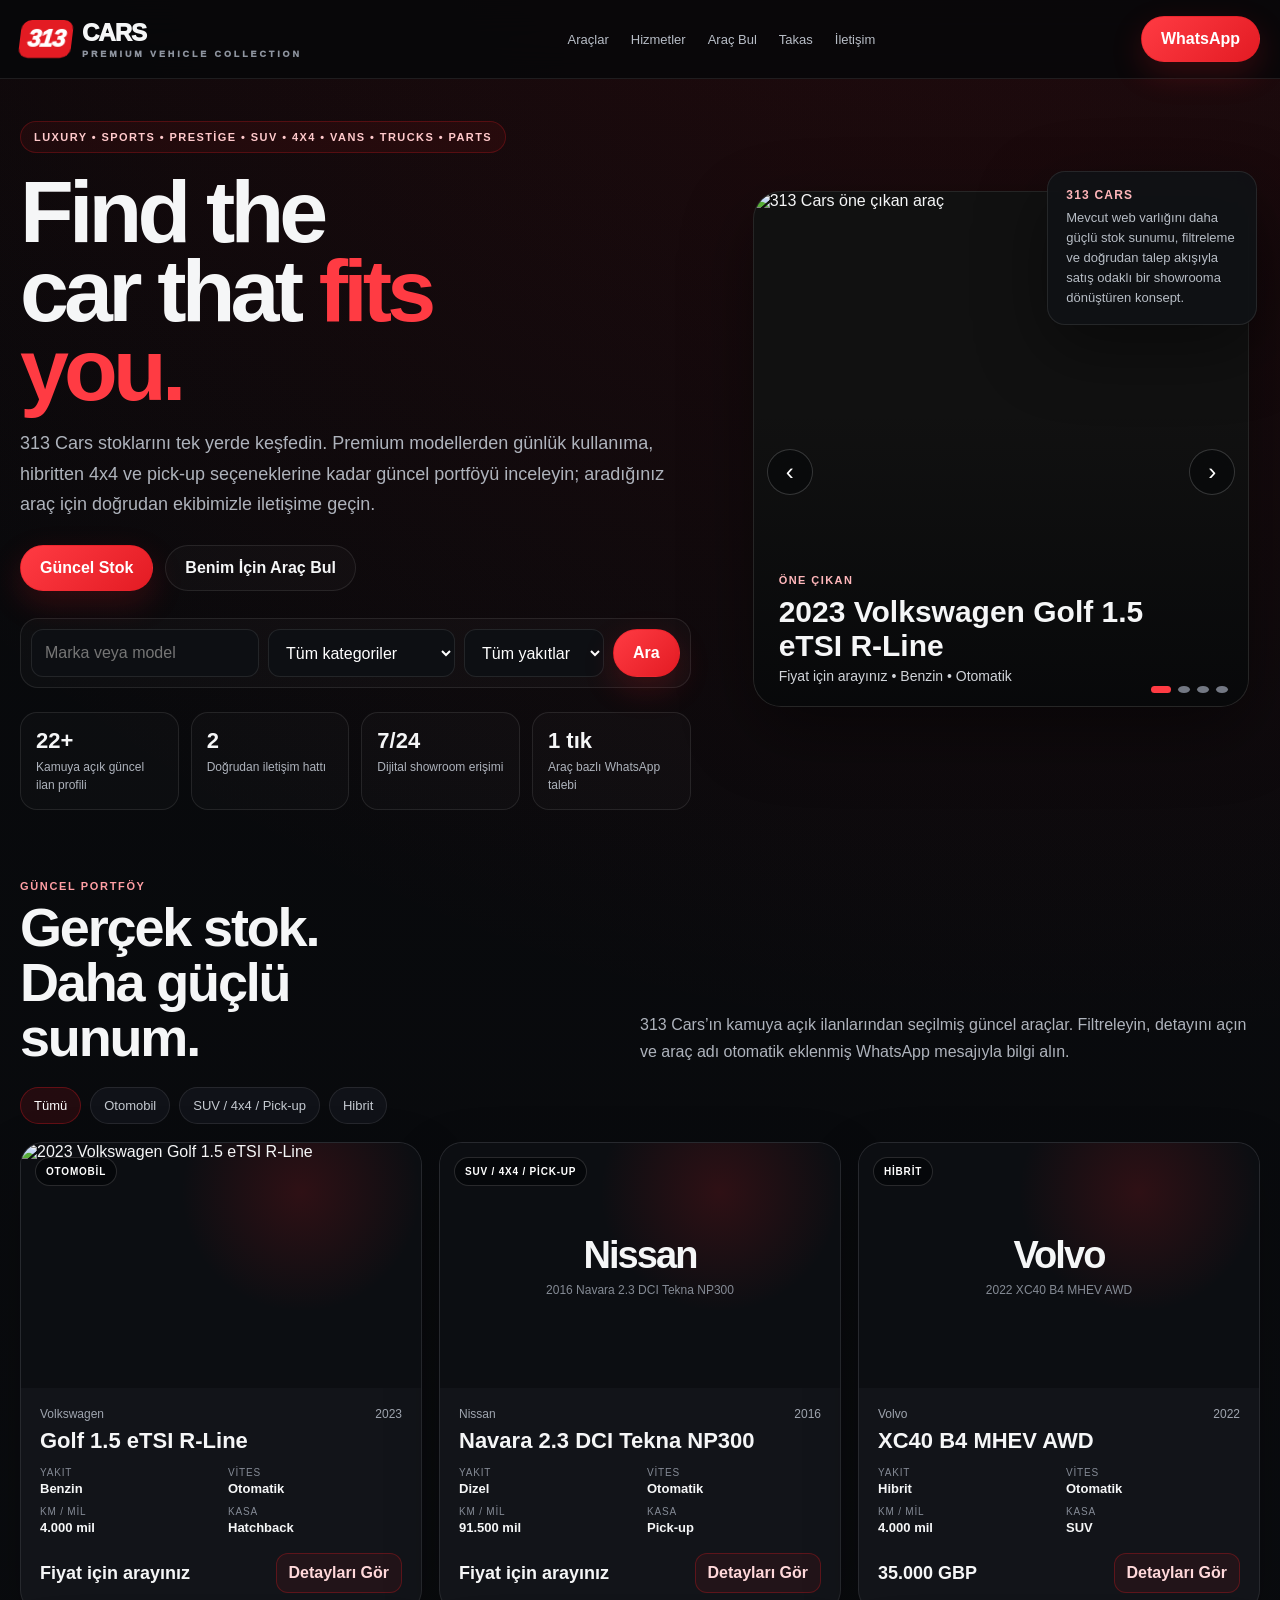
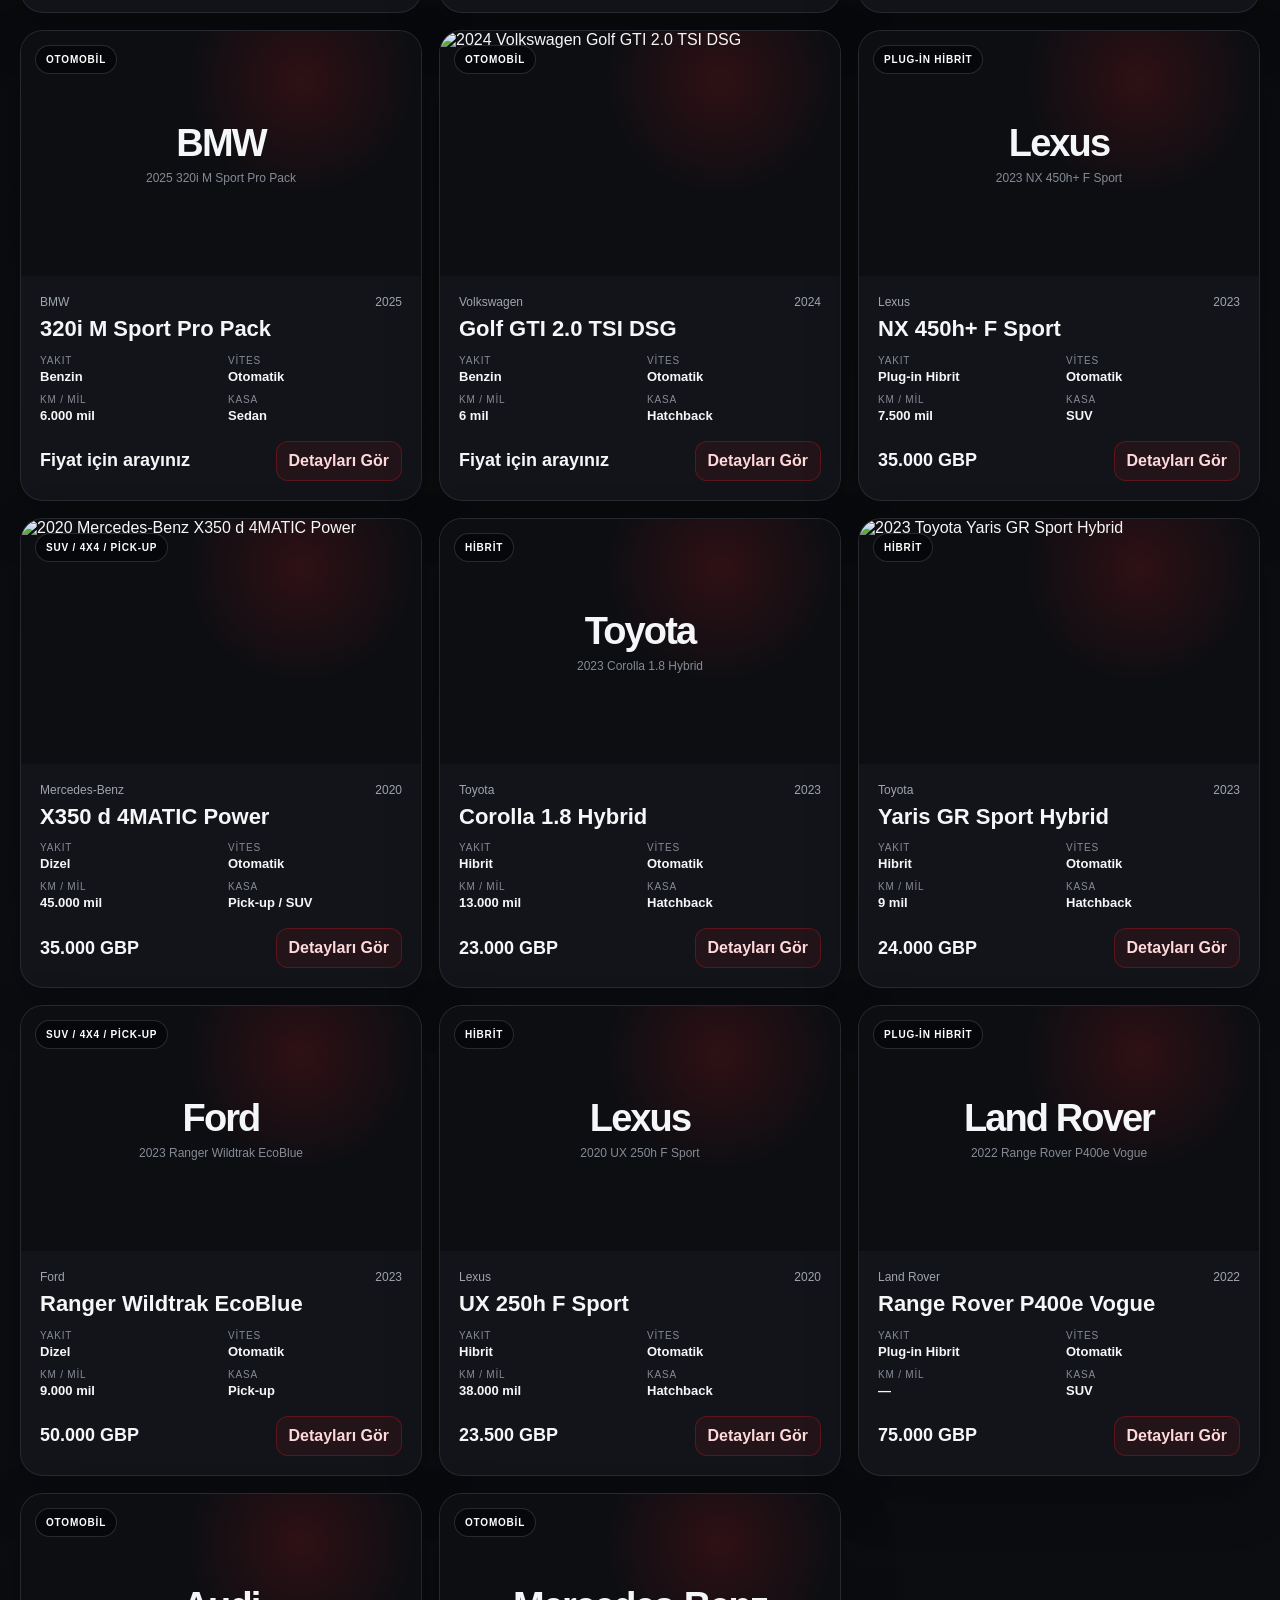
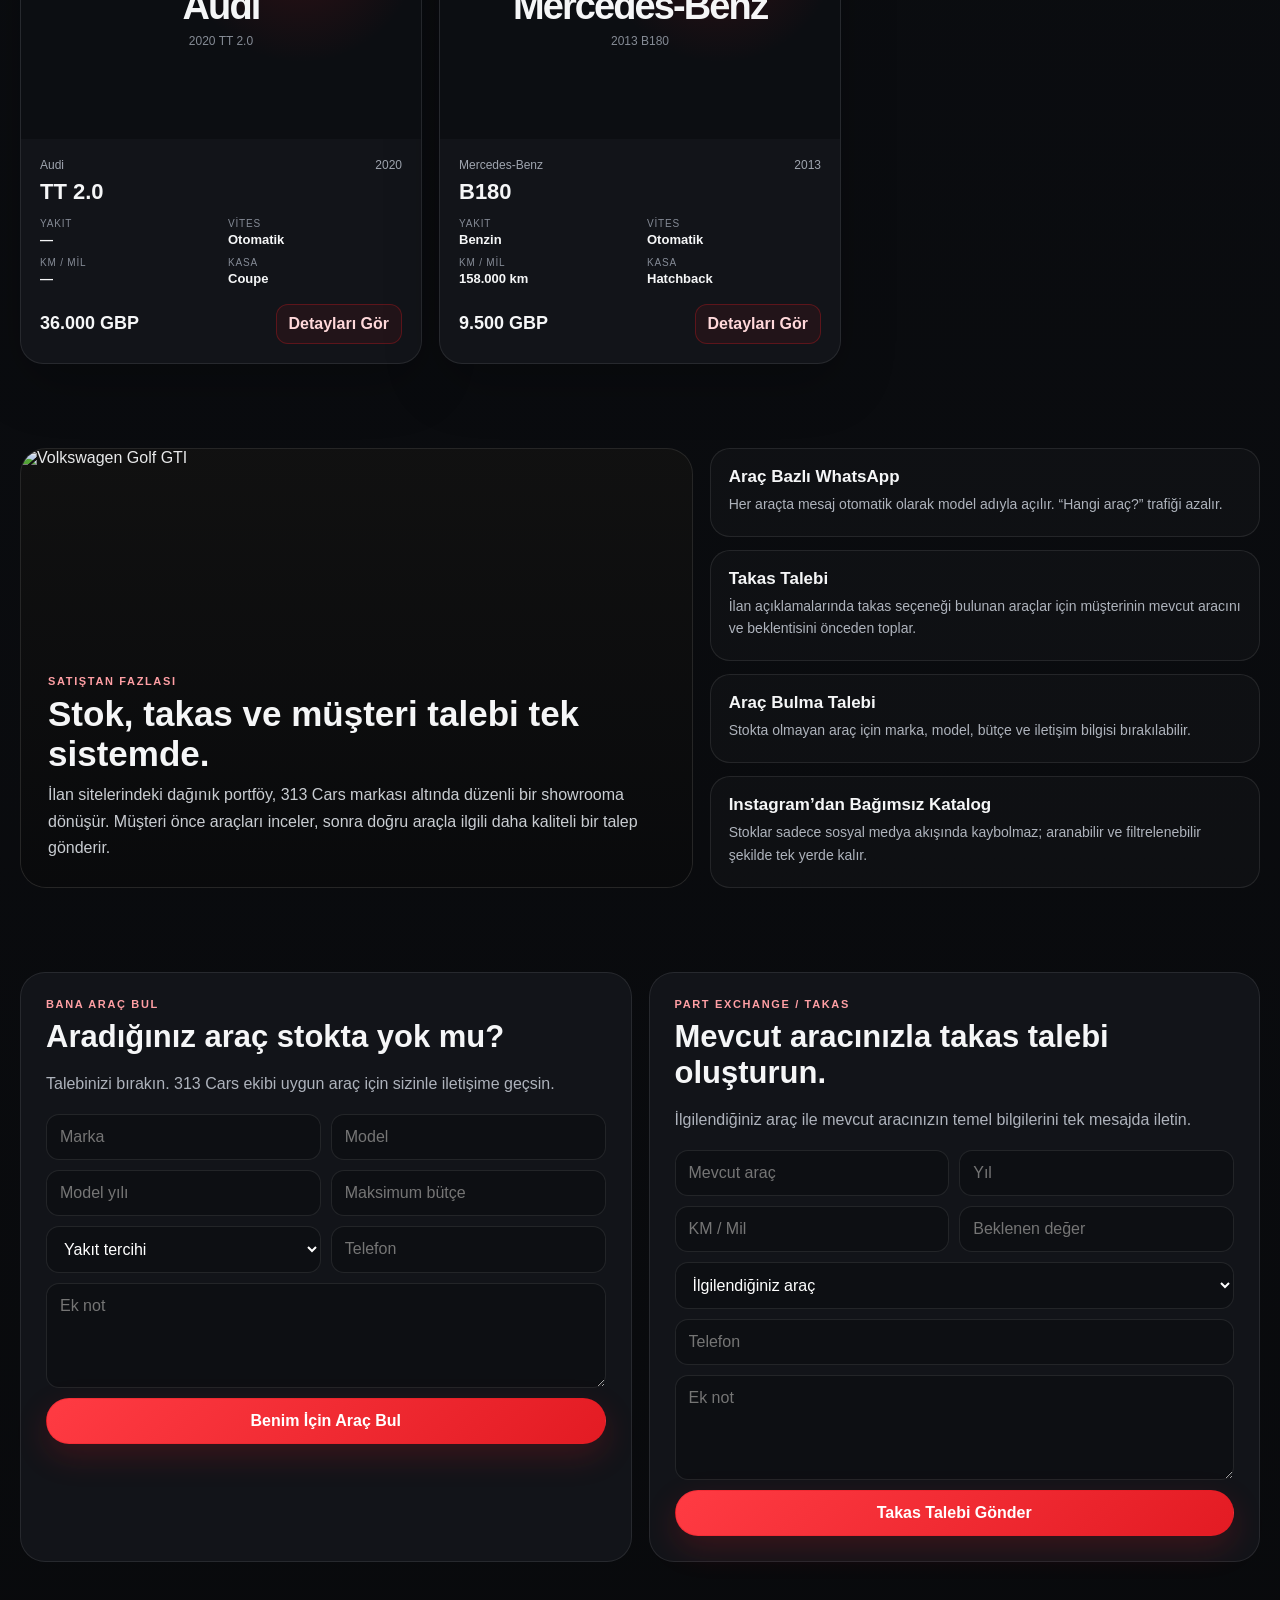
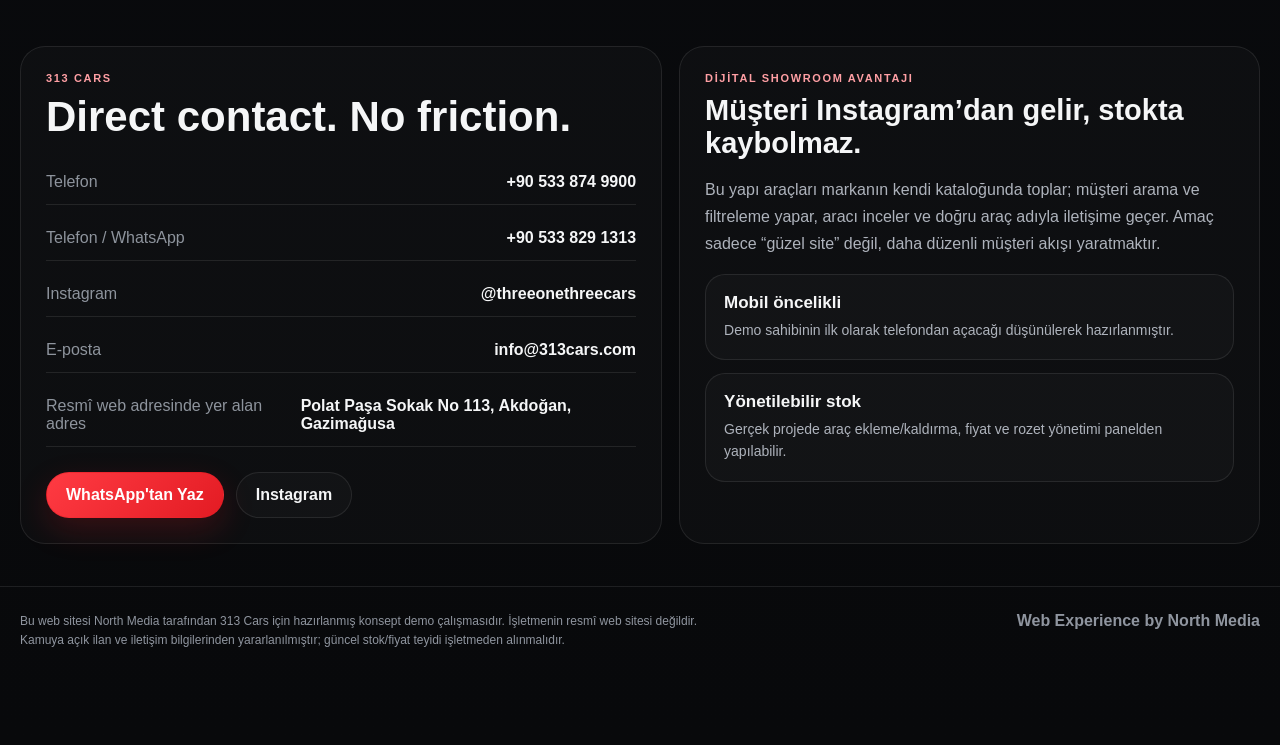
==== 313cars/index.html @ 494a5a0f "Add 313 Cars premium showroom demo" ====
<!doctype html>
<html lang="tr">
<head>
<meta charset="utf-8">
<meta name="viewport" content="width=device-width,initial-scale=1">
<title>313 Cars | Premium Vehicle Collection</title>
<meta name="description" content="313 Cars için North Media tarafından hazırlanmış konsept dijital showroom demosu.">
<meta property="og:title" content="313 Cars | Premium Vehicle Collection">
<meta property="og:description" content="Luxury, Sports, Prestige, SUV, 4x4, Vans, Trucks & Parts.">
<style>
:root{--bg:#08090b;--bg2:#101216;--panel:#121419;--panel2:#181b21;--line:rgba(255,255,255,.09);--text:#f5f6f7;--muted:#aeb3bc;--red:#e31b23;--red2:#ff3b43;--soft:#f1f2f4;--max:min(1240px,calc(100vw - 30px));--shadow:0 24px 70px rgba(0,0,0,.42)}
*{box-sizing:border-box}html{scroll-behavior:smooth}body{margin:0;background:radial-gradient(circle at 82% -10%,rgba(227,27,35,.16),transparent 26%),linear-gradient(180deg,#07080a,#0b0d11 46%,#08090b);color:var(--text);font-family:Inter,Arial,sans-serif}a{color:inherit;text-decoration:none}button,input,select,textarea{font:inherit}.wrap{width:var(--max);margin:auto}.nav{position:sticky;top:0;z-index:60;background:rgba(7,8,10,.84);backdrop-filter:blur(18px);border-bottom:1px solid var(--line)}.navin{height:78px;display:flex;align-items:center;justify-content:space-between;gap:20px}.logo{display:flex;align-items:center;gap:10px;font-weight:950;font-size:24px;letter-spacing:-.04em}.logo313{display:inline-grid;place-items:center;width:52px;height:38px;border-radius:10px;background:var(--red);color:white;transform:skew(-7deg);font-style:italic}.logo small{display:block;color:#8e949f;font-size:9px;letter-spacing:.32em;margin-top:2px}.links{display:flex;gap:22px;color:#b8bdc6;font-size:13px}.links a:hover{color:white}.btn{display:inline-flex;align-items:center;justify-content:center;min-height:46px;padding:0 19px;border-radius:999px;border:1px solid rgba(227,27,35,.35);background:linear-gradient(135deg,var(--red2),var(--red));color:#fff;font-weight:800;cursor:pointer;box-shadow:0 12px 32px rgba(227,27,35,.2)}.ghost{display:inline-flex;align-items:center;justify-content:center;min-height:46px;padding:0 19px;border-radius:999px;border:1px solid var(--line);background:rgba(255,255,255,.025);font-weight:750}.hero{padding:42px 0 28px}.heroGrid{display:grid;grid-template-columns:1.02fr .98fr;gap:34px;align-items:center}.ey{display:inline-flex;align-items:center;gap:9px;padding:9px 13px;border-radius:999px;border:1px solid rgba(227,27,35,.26);background:rgba(227,27,35,.08);color:#ffc9cb;font-size:11px;font-weight:850;letter-spacing:.13em;text-transform:uppercase}.hero h1{font-size:clamp(47px,7vw,88px);line-height:.9;letter-spacing:-.055em;margin:19px 0 17px;max-width:9ch}.hero h1 span{color:var(--red2)}.lead{max-width:720px;color:var(--muted);font-size:18px;line-height:1.72}.actions{display:flex;gap:12px;flex-wrap:wrap;margin-top:25px}.heroSearch{margin-top:27px;display:grid;grid-template-columns:1.3fr 1fr 1fr auto;gap:9px;padding:10px;border:1px solid var(--line);background:rgba(255,255,255,.025);border-radius:18px}.heroSearch input,.heroSearch select{height:48px;border:1px solid var(--line);border-radius:12px;background:#0d0f13;color:#fff;padding:0 13px;outline:none}.visual{min-height:590px;position:relative}.mainVisual{position:absolute;inset:20px 0 54px 28px;border-radius:28px;overflow:hidden;border:1px solid var(--line);box-shadow:var(--shadow);background:#111}.mainVisual img{width:100%;height:100%;object-fit:cover;transition:.35s ease}.mainVisual:after{content:"";position:absolute;inset:0;background:linear-gradient(180deg,transparent 42%,rgba(5,6,8,.78))}.vinfo{position:absolute;z-index:3;left:25px;bottom:22px;right:90px}.vinfo .tag{display:inline-block;color:#ffb7bb;font-size:11px;font-weight:850;letter-spacing:.13em;text-transform:uppercase}.vinfo h3{margin:7px 0 5px;font-size:30px}.vinfo p{margin:0;color:#d1d4d9;font-size:14px}.arrow{position:absolute;z-index:4;top:50%;width:46px;height:46px;border-radius:50%;border:1px solid rgba(255,255,255,.18);background:rgba(8,9,11,.68);color:#fff;font-size:24px;cursor:pointer;backdrop-filter:blur(10px)}.prev{left:13px}.next{right:13px}.dots{position:absolute;z-index:4;bottom:13px;right:20px;display:flex;gap:7px}.dot{width:7px;height:7px;border-radius:50%;border:0;background:#737883;cursor:pointer}.dot.on{background:var(--red2);width:20px;border-radius:8px}.sideCard{position:absolute;z-index:5;right:-8px;top:0;padding:16px 18px;border:1px solid var(--line);background:rgba(16,18,22,.9);backdrop-filter:blur(13px);border-radius:18px;width:210px;box-shadow:var(--shadow)}.sideCard b{display:block;font-size:12px;color:#ffb6ba;text-transform:uppercase;letter-spacing:.1em}.sideCard span{display:block;margin-top:6px;font-size:13px;color:#b7bdc5;line-height:1.55}.stats{display:grid;grid-template-columns:repeat(4,1fr);gap:12px;margin-top:24px}.stat{border:1px solid var(--line);border-radius:17px;padding:15px;background:rgba(255,255,255,.02)}.stat b{display:block;font-size:22px}.stat span{display:block;color:var(--muted);font-size:12px;margin-top:5px;line-height:1.45}.sec{padding:42px 0}.head{display:flex;justify-content:space-between;align-items:end;gap:25px;margin-bottom:22px}.k{font-size:11px;letter-spacing:.15em;text-transform:uppercase;color:#ff9fa4;font-weight:850}.head h2{font-size:clamp(31px,4.5vw,54px);line-height:1.02;letter-spacing:-.04em;margin:8px 0 0;max-width:13ch}.head p{max-width:620px;margin:0;color:var(--muted);line-height:1.7}.pillrow{display:flex;gap:9px;flex-wrap:wrap;margin-bottom:18px}.pill{padding:10px 13px;border-radius:999px;border:1px solid var(--line);background:#101218;color:#c5cad1;cursor:pointer;font-size:13px}.pill.active{background:rgba(227,27,35,.12);border-color:rgba(227,27,35,.33);color:#fff}.stock{display:grid;grid-template-columns:repeat(3,1fr);gap:17px}.car{overflow:hidden;border-radius:23px;border:1px solid var(--line);background:var(--panel);box-shadow:0 20px 55px rgba(0,0,0,.22);transition:.25s}.car:hover{transform:translateY(-4px);border-color:rgba(227,27,35,.25)}.carimg{height:245px;position:relative;overflow:hidden;background:radial-gradient(circle at 70% 20%,rgba(227,27,35,.16),transparent 35%),#0c0e12}.carimg img{width:100%;height:100%;object-fit:cover}.fallback{height:100%;display:grid;place-items:center;text-align:center;padding:24px}.fallback strong{font-size:38px;letter-spacing:-.05em}.fallback span{display:block;color:#858b95;font-size:12px;margin-top:6px}.badge{position:absolute;left:14px;top:14px;padding:8px 10px;border-radius:999px;background:rgba(5,6,8,.76);border:1px solid rgba(255,255,255,.14);color:#fff;font-size:10px;font-weight:850;text-transform:uppercase;letter-spacing:.08em}.carbody{padding:19px}.topmeta{display:flex;justify-content:space-between;gap:10px;color:#9fa5af;font-size:12px}.car h3{font-size:22px;margin:8px 0 12px;line-height:1.12}.specs{display:grid;grid-template-columns:repeat(2,1fr);gap:10px 14px;margin:13px 0 18px}.specs span{display:block;color:#858b96;font-size:10px;text-transform:uppercase;letter-spacing:.08em}.specs b{display:block;font-size:13px;margin-top:3px}.price{font-size:18px;font-weight:900}.carfoot{display:flex;align-items:center;justify-content:space-between;gap:12px}.mini{border:1px solid rgba(227,27,35,.3);background:rgba(227,27,35,.08);color:#ffd8da;border-radius:12px;padding:10px 12px;font-weight:800;cursor:pointer}.services{display:grid;grid-template-columns:1.1fr .9fr;gap:17px}.feature{position:relative;min-height:440px;overflow:hidden;border:1px solid var(--line);border-radius:26px;background:#111}.feature img{position:absolute;inset:0;width:100%;height:100%;object-fit:cover}.feature:after{content:"";position:absolute;inset:0;background:linear-gradient(180deg,rgba(8,9,11,.04),rgba(8,9,11,.88))}.featureText{position:absolute;z-index:2;left:27px;right:27px;bottom:25px}.featureText h3{font-size:35px;margin:7px 0 8px}.featureText p{max-width:650px;color:#c9cdd2;line-height:1.65;margin:0}.serviceStack{display:grid;gap:13px}.service{border:1px solid var(--line);border-radius:20px;padding:18px;background:rgba(255,255,255,.023)}.service b{display:block;font-size:17px}.service p{margin:6px 0 0;color:var(--muted);font-size:14px;line-height:1.6}.leadGrid{display:grid;grid-template-columns:1fr 1fr;gap:17px}.leadCard{border:1px solid var(--line);border-radius:25px;background:var(--panel);padding:25px}.leadCard h3{font-size:31px;margin:9px 0 8px}.leadCard p{color:var(--muted);line-height:1.65}.form{display:grid;grid-template-columns:1fr 1fr;gap:10px;margin-top:17px}.form .full{grid-column:1/-1}.form input,.form select,.form textarea{width:100%;border:1px solid var(--line);border-radius:13px;background:#0d0f13;color:white;padding:13px;outline:none}.form textarea{min-height:105px}.contact{display:grid;grid-template-columns:1.05fr .95fr;gap:17px}.contactCard{border:1px solid var(--line);border-radius:25px;padding:25px;background:rgba(255,255,255,.022)}.contactList{display:grid;gap:11px;margin-top:19px}.contactItem{display:flex;justify-content:space-between;gap:18px;padding:13px 0;border-bottom:1px solid var(--line)}.contactItem span{color:#8e949d}.footer{border-top:1px solid var(--line);padding:25px 0 95px;color:#8f959f}.footin{display:flex;justify-content:space-between;gap:24px}.disclaimer{font-size:12px;max-width:720px;line-height:1.6}.modal{position:fixed;inset:0;z-index:100;display:none;align-items:center;justify-content:center;padding:18px;background:rgba(3,4,6,.82);backdrop-filter:blur(10px)}.modal.open{display:flex}.modalcard{width:min(980px,100%);max-height:90vh;overflow:auto;border-radius:26px;border:1px solid var(--line);background:#101217;box-shadow:var(--shadow);display:grid;grid-template-columns:1fr 1fr}.modalmedia{min-height:430px;background:#090a0c}.modalmedia img{width:100%;height:100%;object-fit:cover}.modalbody{padding:27px;position:relative}.close{position:absolute;right:18px;top:16px;width:40px;height:40px;border-radius:50%;border:1px solid var(--line);background:#171a20;color:#fff;cursor:pointer}.modalbody h3{font-size:34px;margin:14px 0 8px;padding-right:44px}.modalbody p{color:var(--muted);line-height:1.65}.detailgrid{display:grid;grid-template-columns:1fr 1fr;gap:9px;margin:17px 0}.detailgrid div{padding:12px;border:1px solid var(--line);border-radius:13px;background:rgba(255,255,255,.02)}.detailgrid span{display:block;color:#858b95;font-size:10px;text-transform:uppercase;letter-spacing:.08em}.detailgrid b{display:block;margin-top:4px}.mobileDock{display:none}
@media(max-width:1050px){.heroGrid,.services,.leadGrid,.contact,.modalcard{grid-template-columns:1fr}.visual{min-height:560px}.stock{grid-template-columns:repeat(2,1fr)}.heroSearch{grid-template-columns:1fr 1fr}.heroSearch .btn{grid-column:1/-1}.modalmedia{min-height:330px}}
@media(max-width:720px){.links,.nav .btn{display:none}.navin{height:68px}.hero{padding-top:28px}.hero h1{font-size:50px;max-width:none}.lead{font-size:16px}.heroSearch,.stats,.stock,.form{grid-template-columns:1fr}.visual{min-height:440px}.mainVisual{inset:18px 0 48px 0}.sideCard{display:none}.head{flex-direction:column;align-items:flex-start}.carimg{height:230px}.modalbody h3{font-size:28px}.mobileDock{display:flex;position:fixed;left:10px;right:10px;bottom:10px;z-index:70;gap:8px;padding:8px;border:1px solid var(--line);border-radius:17px;background:rgba(7,8,10,.9);backdrop-filter:blur(14px);box-shadow:var(--shadow)}.mobileDock a{flex:1}.footin{flex-direction:column}.footer{padding-bottom:100px}}
</style>
</head>
<body>
<header class="nav"><div class="wrap navin"><a class="logo" href="#top"><span class="logo313">313</span><span>CARS<small>PREMIUM VEHICLE COLLECTION</small></span></a><nav class="links"><a href="#stok">Araçlar</a><a href="#hizmet">Hizmetler</a><a href="#bul">Araç Bul</a><a href="#takas">Takas</a><a href="#iletisim">İletişim</a></nav><a class="btn" href="https://wa.me/905338291313" target="_blank">WhatsApp</a></div></header>
<main id="top">
<section class="hero"><div class="wrap heroGrid"><div><span class="ey">Luxury • Sports • Prestige • SUV • 4x4 • Vans • Trucks • Parts</span><h1>Find the car that <span>fits you.</span></h1><p class="lead">313 Cars stoklarını tek yerde keşfedin. Premium modellerden günlük kullanıma, hibritten 4x4 ve pick-up seçeneklerine kadar güncel portföyü inceleyin; aradığınız araç için doğrudan ekibimizle iletişime geçin.</p><div class="actions"><a class="btn" href="#stok">Güncel Stok</a><a class="ghost" href="#bul">Benim İçin Araç Bul</a></div><div class="heroSearch"><input id="heroQ" placeholder="Marka veya model"><select id="heroCat"><option value="">Tüm kategoriler</option><option>Otomobil</option><option>SUV / 4x4 / Pick-up</option></select><select id="heroFuel"><option value="">Tüm yakıtlar</option><option>Benzin</option><option>Dizel</option><option>Hibrit</option><option>Plug-in Hibrit</option></select><button class="btn" onclick="heroSearch()">Ara</button></div><div class="stats"><div class="stat"><b>22+</b><span>Kamuya açık güncel ilan profili</span></div><div class="stat"><b>2</b><span>Doğrudan iletişim hattı</span></div><div class="stat"><b>7/24</b><span>Dijital showroom erişimi</span></div><div class="stat"><b>1 tık</b><span>Araç bazlı WhatsApp talebi</span></div></div></div><div class="visual"><div class="mainVisual"><img id="heroImg" alt="313 Cars öne çıkan araç"><button class="arrow prev" onclick="slide(-1)">‹</button><button class="arrow next" onclick="slide(1)">›</button><div class="vinfo"><span class="tag" id="heroTag">Öne Çıkan</span><h3 id="heroTitle"></h3><p id="heroMeta"></p></div><div class="dots" id="dots"></div></div><div class="sideCard"><b>313 Cars</b><span>Mevcut web varlığını daha güçlü stok sunumu, filtreleme ve doğrudan talep akışıyla satış odaklı bir showrooma dönüştüren konsept.</span></div></div></div></section>
<section class="sec" id="stok"><div class="wrap"><div class="head"><div><div class="k">Güncel Portföy</div><h2>Gerçek stok. Daha güçlü sunum.</h2></div><p>313 Cars’ın kamuya açık ilanlarından seçilmiş güncel araçlar. Filtreleyin, detayını açın ve araç adı otomatik eklenmiş WhatsApp mesajıyla bilgi alın.</p></div><div class="pillrow" id="pills"><button class="pill active" data-f="all">Tümü</button><button class="pill" data-f="Otomobil">Otomobil</button><button class="pill" data-f="SUV / 4x4 / Pick-up">SUV / 4x4 / Pick-up</button><button class="pill" data-f="Hibrit">Hibrit</button></div><div class="stock" id="stock"></div></div></section>
<section class="sec" id="hizmet"><div class="wrap services"><article class="feature"><img src="https://www.kktcarabam.com/uploads/images/2026/04/19/01/858e9d98-cc6c-44b5-844b-a7b30ada1a07-69e3ff306c9d1-900_675.jpg" alt="Volkswagen Golf GTI"><div class="featureText"><div class="k">Satıştan fazlası</div><h3>Stok, takas ve müşteri talebi tek sistemde.</h3><p>İlan sitelerindeki dağınık portföy, 313 Cars markası altında düzenli bir showrooma dönüşür. Müşteri önce araçları inceler, sonra doğru araçla ilgili daha kaliteli bir talep gönderir.</p></div></article><div class="serviceStack"><div class="service"><b>Araç Bazlı WhatsApp</b><p>Her araçta mesaj otomatik olarak model adıyla açılır. “Hangi araç?” trafiği azalır.</p></div><div class="service"><b>Takas Talebi</b><p>İlan açıklamalarında takas seçeneği bulunan araçlar için müşterinin mevcut aracını ve beklentisini önceden toplar.</p></div><div class="service"><b>Araç Bulma Talebi</b><p>Stokta olmayan araç için marka, model, bütçe ve iletişim bilgisi bırakılabilir.</p></div><div class="service"><b>Instagram’dan Bağımsız Katalog</b><p>Stoklar sadece sosyal medya akışında kaybolmaz; aranabilir ve filtrelenebilir şekilde tek yerde kalır.</p></div></div></div></section>
<section class="sec" id="bul"><div class="wrap leadGrid"><div class="leadCard"><div class="k">Bana Araç Bul</div><h3>Aradığınız araç stokta yok mu?</h3><p>Talebinizi bırakın. 313 Cars ekibi uygun araç için sizinle iletişime geçsin.</p><form class="form" onsubmit="leadWhatsApp(event,'find')"><input id="fbrand" placeholder="Marka" required><input id="fmodel" placeholder="Model"><input id="fyear" placeholder="Model yılı"><input id="fbudget" placeholder="Maksimum bütçe"><select id="ffuel"><option>Yakıt tercihi</option><option>Benzin</option><option>Dizel</option><option>Hibrit</option><option>Plug-in Hibrit</option></select><input id="fphone" placeholder="Telefon" required><textarea class="full" id="fnote" placeholder="Ek not"></textarea><button class="btn full" type="submit">Benim İçin Araç Bul</button></form></div><div class="leadCard" id="takas"><div class="k">Part Exchange / Takas</div><h3>Mevcut aracınızla takas talebi oluşturun.</h3><p>İlgilendiğiniz araç ile mevcut aracınızın temel bilgilerini tek mesajda iletin.</p><form class="form" onsubmit="leadWhatsApp(event,'trade')"><input id="tcar" placeholder="Mevcut araç" required><input id="tyear" placeholder="Yıl"><input id="tkm" placeholder="KM / Mil"><input id="tvalue" placeholder="Beklenen değer"><select class="full" id="twant"><option value="">İlgilendiğiniz araç</option></select><input class="full" id="tphone" placeholder="Telefon" required><textarea class="full" id="tnote" placeholder="Ek not"></textarea><button class="btn full" type="submit">Takas Talebi Gönder</button></form></div></div></section>
<section class="sec" id="iletisim"><div class="wrap contact"><div class="contactCard"><div class="k">313 Cars</div><h2 style="font-size:42px;margin:9px 0 0">Direct contact. No friction.</h2><div class="contactList"><div class="contactItem"><span>Telefon</span><b>+90 533 874 9900</b></div><div class="contactItem"><span>Telefon / WhatsApp</span><b>+90 533 829 1313</b></div><div class="contactItem"><span>Instagram</span><b>@threeonethreecars</b></div><div class="contactItem"><span>E-posta</span><b>info@313cars.com</b></div><div class="contactItem"><span>Resmî web adresinde yer alan adres</span><b>Polat Paşa Sokak No 113, Akdoğan, Gazimağusa</b></div></div><div class="actions"><a class="btn" target="_blank" href="https://wa.me/905338291313">WhatsApp'tan Yaz</a><a class="ghost" target="_blank" href="https://www.instagram.com/threeonethreecars">Instagram</a></div></div><div class="contactCard"><div class="k">Dijital showroom avantajı</div><h3 style="font-size:29px;margin:10px 0">Müşteri Instagram’dan gelir, stokta kaybolmaz.</h3><p style="color:var(--muted);line-height:1.7">Bu yapı araçları markanın kendi kataloğunda toplar; müşteri arama ve filtreleme yapar, aracı inceler ve doğru araç adıyla iletişime geçer. Amaç sadece “güzel site” değil, daha düzenli müşteri akışı yaratmaktır.</p><div class="serviceStack" style="margin-top:16px"><div class="service"><b>Mobil öncelikli</b><p>Demo sahibinin ilk olarak telefondan açacağı düşünülerek hazırlanmıştır.</p></div><div class="service"><b>Yönetilebilir stok</b><p>Gerçek projede araç ekleme/kaldırma, fiyat ve rozet yönetimi panelden yapılabilir.</p></div></div></div></div></section>
</main>
<footer class="footer"><div class="wrap footin"><div class="disclaimer">Bu web sitesi North Media tarafından 313 Cars için hazırlanmış konsept demo çalışmasıdır. İşletmenin resmî web sitesi değildir. Kamuya açık ilan ve iletişim bilgilerinden yararlanılmıştır; güncel stok/fiyat teyidi işletmeden alınmalıdır.</div><div><b>Web Experience by North Media</b></div></div></footer>
<div class="mobileDock"><a class="ghost" href="#stok">Araçlar</a><a class="btn" href="https://wa.me/905338291313" target="_blank">WhatsApp</a></div>
<div class="modal" id="modal"><div class="modalcard"><div class="modalmedia" id="modalMedia"></div><div class="modalbody"><button class="close" onclick="closeModal()">×</button><div class="k">Araç Detayı</div><h3 id="mTitle"></h3><p id="mDesc"></p><div class="detailgrid" id="mGrid"></div><a class="btn" id="mWa" target="_blank">WhatsApp'tan Bilgi Al</a></div></div></div>
<script>
const imgs={golf23:'https://www.kktcarabam.com/uploads/images/2025/07/10/19/272eaa5a-c3d5-4a44-8a5d-924a58b2b206-686ff187594ac-900_675.jpg',yaris:'https://www.kktcarabam.com/uploads/images/2026/04/19/00/f35785ba-c174-4c7b-bb4b-4e97ede8a007-69e3f4bdaef3d-900_675.jpg',gti:'https://www.kktcarabam.com/uploads/images/2026/04/19/01/858e9d98-cc6c-44b5-844b-a7b30ada1a07-69e3ff306c9d1-900_675.jpg',x350:'https://www.kktcarabam.com/uploads/images/2026/04/19/00/242faad4-7bc3-49b7-9584-8e9a8d817c50-69e3fa9d01107-900_675.jpg'};
const cars=[
{id:'golf23',brand:'Volkswagen',title:'Golf 1.5 eTSI R-Line',year:'2023',price:'Fiyat için arayınız',cat:'Otomobil',fuel:'Benzin',trans:'Otomatik',km:'4.000 mil',body:'Hatchback',color:'Siyah',engine:'1498 cc',img:imgs.golf23,desc:'1.5 eTSI R-Line, DSG, servis bakımlı ve garanti kapsamında olarak listelenmiş.'},
{id:'navara',brand:'Nissan',title:'Navara 2.3 DCI Tekna NP300',year:'2016',price:'Fiyat için arayınız',cat:'SUV / 4x4 / Pick-up',fuel:'Dizel',trans:'Otomatik',km:'91.500 mil',body:'Pick-up',color:'Gümüş',engine:'2298 cc',desc:'Tekna DCI NP300 Biturbo; servis bakımlı, garanti kapsamında ve sigara içilmemiş olarak listelenmiş.'},
{id:'xc40',brand:'Volvo',title:'XC40 B4 MHEV AWD',year:'2022',price:'35.000 GBP',cat:'SUV / 4x4 / Pick-up',fuel:'Hibrit',trans:'Otomatik',km:'4.000 mil',body:'SUV',color:'Silver',engine:'2000 cc / 194 hp',desc:'B4 MHEV AWD; hibrit, düşük kilometreli ve takaslanabilir olarak listelenmiş.'},
{id:'bmw320',brand:'BMW',title:'320i M Sport Pro Pack',year:'2025',price:'Fiyat için arayınız',cat:'Otomobil',fuel:'Benzin',trans:'Otomatik',km:'6.000 mil',body:'Sedan',color:'Kırmızı',engine:'1998 cc',desc:'M Sport Pro Pack; 360 kamera, elektrikli koltuklar ve BMW dashcam gibi ekipmanlarla listelenmiş.'},
{id:'gti',brand:'Volkswagen',title:'Golf GTI 2.0 TSI DSG',year:'2024',price:'Fiyat için arayınız',cat:'Otomobil',fuel:'Benzin',trans:'Otomatik',km:'6 mil',body:'Hatchback',color:'Atlas Grisi',engine:'1984 cc',img:imgs.gti,desc:'GTI TSI DSG; çok düşük mil ve yüksek donanım seviyesiyle listelenmiş.'},
{id:'lexusnx',brand:'Lexus',title:'NX 450h+ F Sport',year:'2023',price:'35.000 GBP',cat:'SUV / 4x4 / Pick-up',fuel:'Plug-in Hibrit',trans:'Otomatik',km:'7.500 mil',body:'SUV',color:'Siyah',engine:'2500 cc',desc:'NX 450h+ F Sport E-CVT 4WD; siyah dış, kırmızı deri iç mekân ve takas seçeneğiyle listelenmiş.'},
{id:'x350',brand:'Mercedes-Benz',title:'X350 d 4MATIC Power',year:'2020',price:'35.000 GBP',cat:'SUV / 4x4 / Pick-up',fuel:'Dizel',trans:'Otomatik',km:'45.000 mil',body:'Pick-up / SUV',color:'Koyu Mavi',engine:'2987 cc',img:imgs.x350,desc:'X350 d 4MATIC Power; dizel ve servis bakımlı olarak listelenmiş.'},
{id:'corolla',brand:'Toyota',title:'Corolla 1.8 Hybrid',year:'2023',price:'23.000 GBP',cat:'Otomobil',fuel:'Hibrit',trans:'Otomatik',km:'13.000 mil',body:'Hatchback',color:'Siyah',engine:'1800 cc',desc:'1.8 VVT CVT H-ICON; hibrit, servis bakımlı ve garanti kapsamında olarak listelenmiş.'},
{id:'yaris',brand:'Toyota',title:'Yaris GR Sport Hybrid',year:'2023',price:'24.000 GBP',cat:'Otomobil',fuel:'Hibrit',trans:'Otomatik',km:'9 mil',body:'Hatchback',color:'Siyah',engine:'1490 cc',img:imgs.yaris,desc:'GR Sport original paket; VVT-H E-CVT hibrit ve çok düşük mil ile listelenmiş.'},
{id:'ranger',brand:'Ford',title:'Ranger Wildtrak EcoBlue',year:'2023',price:'50.000 GBP',cat:'SUV / 4x4 / Pick-up',fuel:'Dizel',trans:'Otomatik',km:'9.000 mil',body:'Pick-up',color:'Çelik Grisi',engine:'1996 cc / 202 hp',desc:'Ranger Wildtrak EcoBlue; düşük kilometre, servis bakımlı ve garanti kapsamında olarak listelenmiş.'},
{id:'lexusux',brand:'Lexus',title:'UX 250h F Sport',year:'2020',price:'23.500 GBP',cat:'Otomobil',fuel:'Hibrit',trans:'Otomatik',km:'38.000 mil',body:'Hatchback',color:'Siyah',engine:'2.0 / 181 hp',desc:'UX 250h F Sport VVT-i; hibrit ve yüksek donanım seviyesinde listelenmiş.'},
{id:'range',brand:'Land Rover',title:'Range Rover P400e Vogue',year:'2022',price:'75.000 GBP',cat:'SUV / 4x4 / Pick-up',fuel:'Plug-in Hibrit',trans:'Otomatik',km:'—',body:'SUV',color:'—',engine:'—',desc:'313 Cars güncel ilan profilinde P400e Vogue olarak yer alıyor.'},
{id:'audi',brand:'Audi',title:'TT 2.0',year:'2020',price:'36.000 GBP',cat:'Otomobil',fuel:'—',trans:'Otomatik',km:'—',body:'Coupe',color:'—',engine:'2.0',desc:'313 Cars güncel ilan profilinde 2020 model Audi TT 2.0 olarak yer alıyor.'},
{id:'b180',brand:'Mercedes-Benz',title:'B180',year:'2013',price:'9.500 GBP',cat:'Otomobil',fuel:'Benzin',trans:'Otomatik',km:'158.000 km',body:'Hatchback',color:'Beyaz',engine:'1600 cc',desc:'B180; servis bakımlı, sigara içilmemiş ve takaslanabilir olarak listelenmiş.'}
];
const featured=cars.filter(c=>c.img);let si=0;
function renderHero(){const c=featured[si];heroImg.src=c.img;heroTitle.textContent=`${c.year} ${c.brand} ${c.title}`;heroMeta.textContent=`${c.price} • ${c.fuel} • ${c.trans}`;dots.innerHTML=featured.map((_,i)=>`<button class="dot ${i===si?'on':''}" onclick="goSlide(${i})"></button>`).join('')}
function slide(d){si=(si+d+featured.length)%featured.length;renderHero()}function goSlide(i){si=i;renderHero()}renderHero();setInterval(()=>slide(1),6500);
function fallback(c){return `<div class="fallback"><div><strong>${c.brand}</strong><span>${c.year} ${c.title}</span></div></div>`}
let filter='all';
function card(c){return `<article class="car"><div class="carimg">${c.img?`<img src="${c.img}" alt="${c.year} ${c.brand} ${c.title}">`:fallback(c)}<span class="badge">${c.fuel==='Hibrit'||c.fuel==='Plug-in Hibrit'?c.fuel:c.cat}</span></div><div class="carbody"><div class="topmeta"><span>${c.brand}</span><span>${c.year}</span></div><h3>${c.title}</h3><div class="specs"><div><span>Yakıt</span><b>${c.fuel}</b></div><div><span>Vites</span><b>${c.trans}</b></div><div><span>KM / Mil</span><b>${c.km}</b></div><div><span>Kasa</span><b>${c.body}</b></div></div><div class="carfoot"><div class="price">${c.price}</div><button class="mini" onclick="openModal('${c.id}')">Detayları Gör</button></div></div></article>`}
function render(){let list=cars;if(filter==='Hibrit')list=cars.filter(c=>c.fuel.includes('Hibrit'));else if(filter!=='all')list=cars.filter(c=>c.cat===filter);stock.innerHTML=list.map(card).join('')}
render();document.querySelectorAll('.pill').forEach(p=>p.onclick=()=>{document.querySelectorAll('.pill').forEach(x=>x.classList.remove('active'));p.classList.add('active');filter=p.dataset.f;render()});
function heroSearch(){const q=heroQ.value.toLowerCase(),cat=heroCat.value,fuel=heroFuel.value;const list=cars.filter(c=>(!q||(`${c.brand} ${c.title}`).toLowerCase().includes(q))&&(!cat||c.cat===cat)&&(!fuel||c.fuel===fuel));stock.innerHTML=list.map(card).join('');document.querySelector('#stok').scrollIntoView({behavior:'smooth'})}
function openModal(id){const c=cars.find(x=>x.id===id);if(!c)return;mTitle.textContent=`${c.year} ${c.brand} ${c.title}`;mDesc.textContent=c.desc;modalMedia.innerHTML=c.img?`<img src="${c.img}" alt="${c.title}">`:fallback(c);mGrid.innerHTML=[['Fiyat',c.price],['Yıl',c.year],['Yakıt',c.fuel],['Vites',c.trans],['KM / Mil',c.km],['Kasa',c.body],['Renk',c.color],['Motor',c.engine]].map(x=>`<div><span>${x[0]}</span><b>${x[1]}</b></div>`).join('');const msg=encodeURIComponent(`Merhaba, web sitenizde bulunan ${c.year} ${c.brand} ${c.title} hakkında bilgi almak istiyorum.`);mWa.href=`https://wa.me/905338291313?text=${msg}`;modal.classList.add('open')}
function closeModal(){modal.classList.remove('open')}modal.addEventListener('click',e=>{if(e.target===modal)closeModal()});
const twant=document.getElementById('twant');cars.forEach(c=>twant.insertAdjacentHTML('beforeend',`<option>${c.year} ${c.brand} ${c.title}</option>`));
function leadWhatsApp(e,type){e.preventDefault();let msg='';if(type==='find')msg=`Merhaba, benim için araç bulmanızı istiyorum. Marka: ${fbrand.value}. Model: ${fmodel.value}. Yıl: ${fyear.value}. Bütçe: ${fbudget.value}. Yakıt: ${ffuel.value}. Telefon: ${fphone.value}. Not: ${fnote.value}`;else msg=`Merhaba, takas talebi oluşturmak istiyorum. Mevcut araç: ${tcar.value}. Yıl: ${tyear.value}. KM/Mil: ${tkm.value}. Beklenen değer: ${tvalue.value}. İlgilendiğim araç: ${twant.value}. Telefon: ${tphone.value}. Not: ${tnote.value}`;window.open('https://wa.me/905338291313?text='+encodeURIComponent(msg),'_blank')}
</script>
</body>
</html>
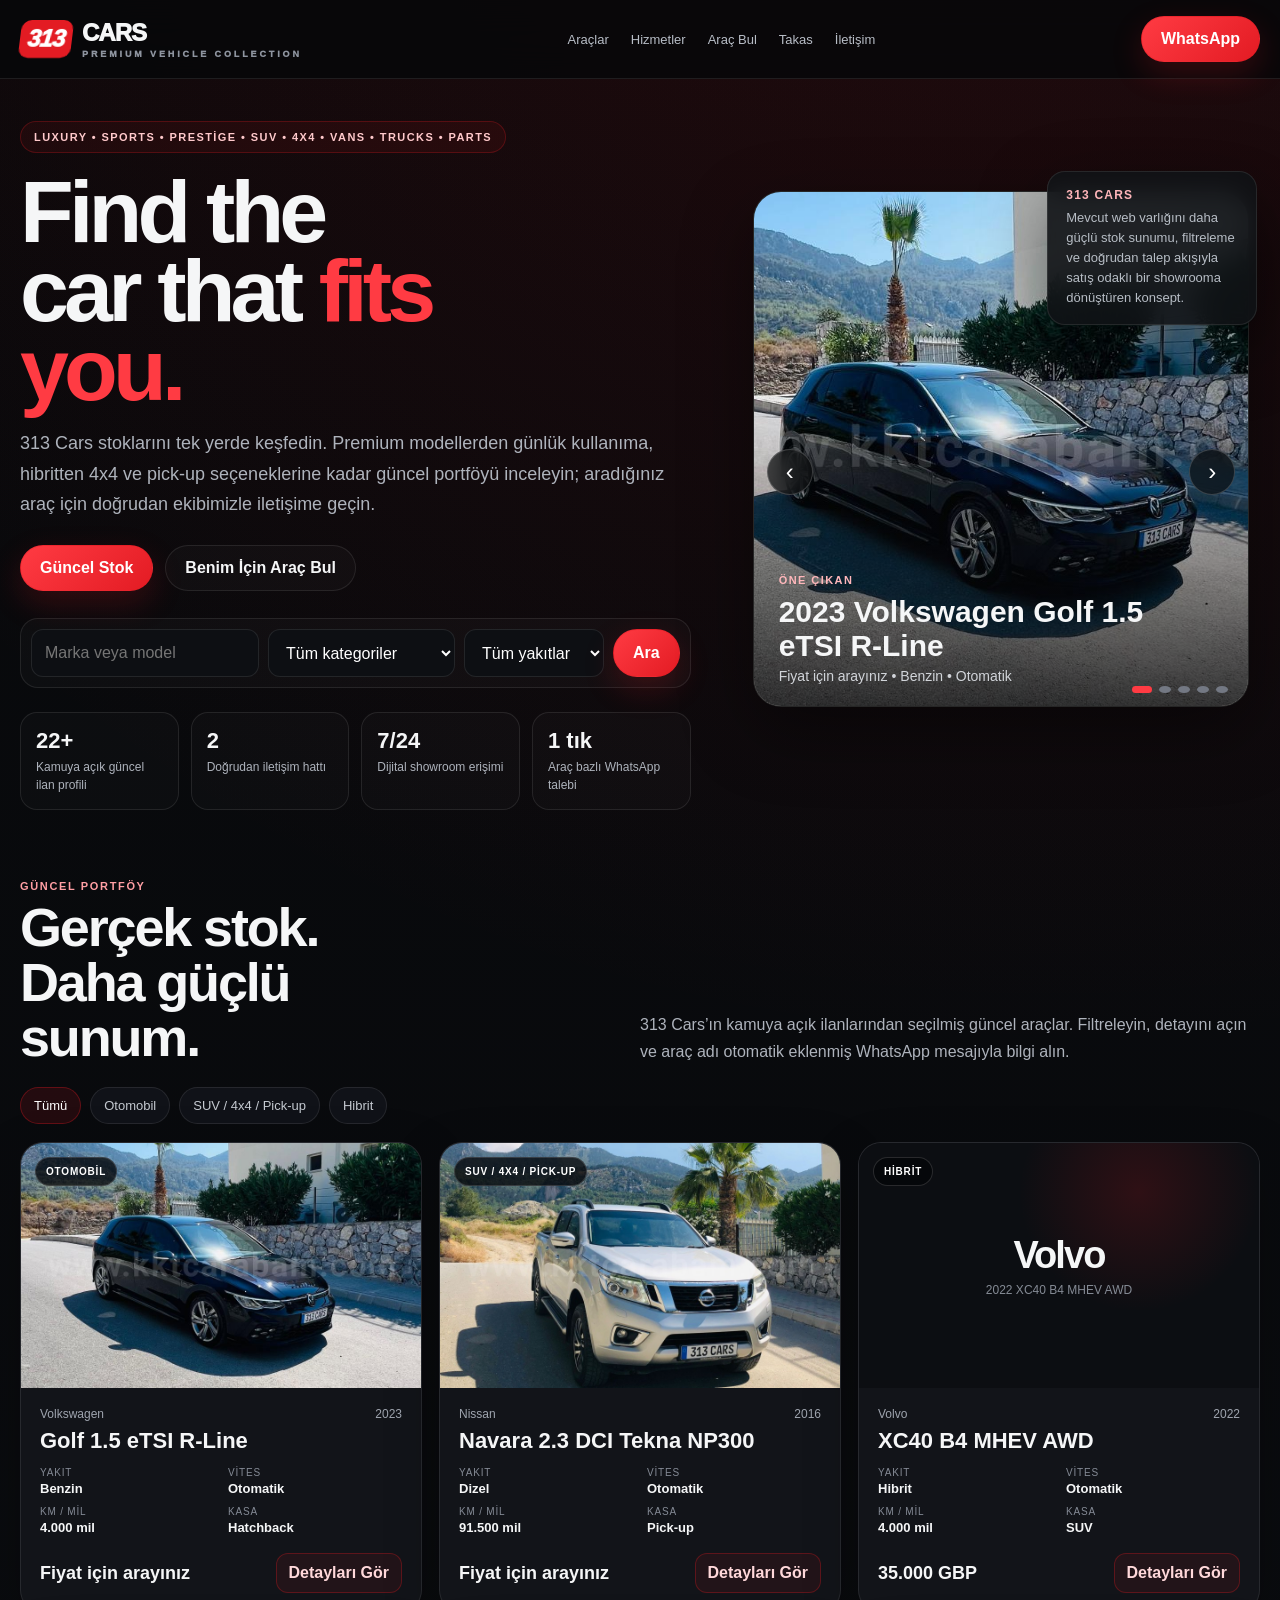
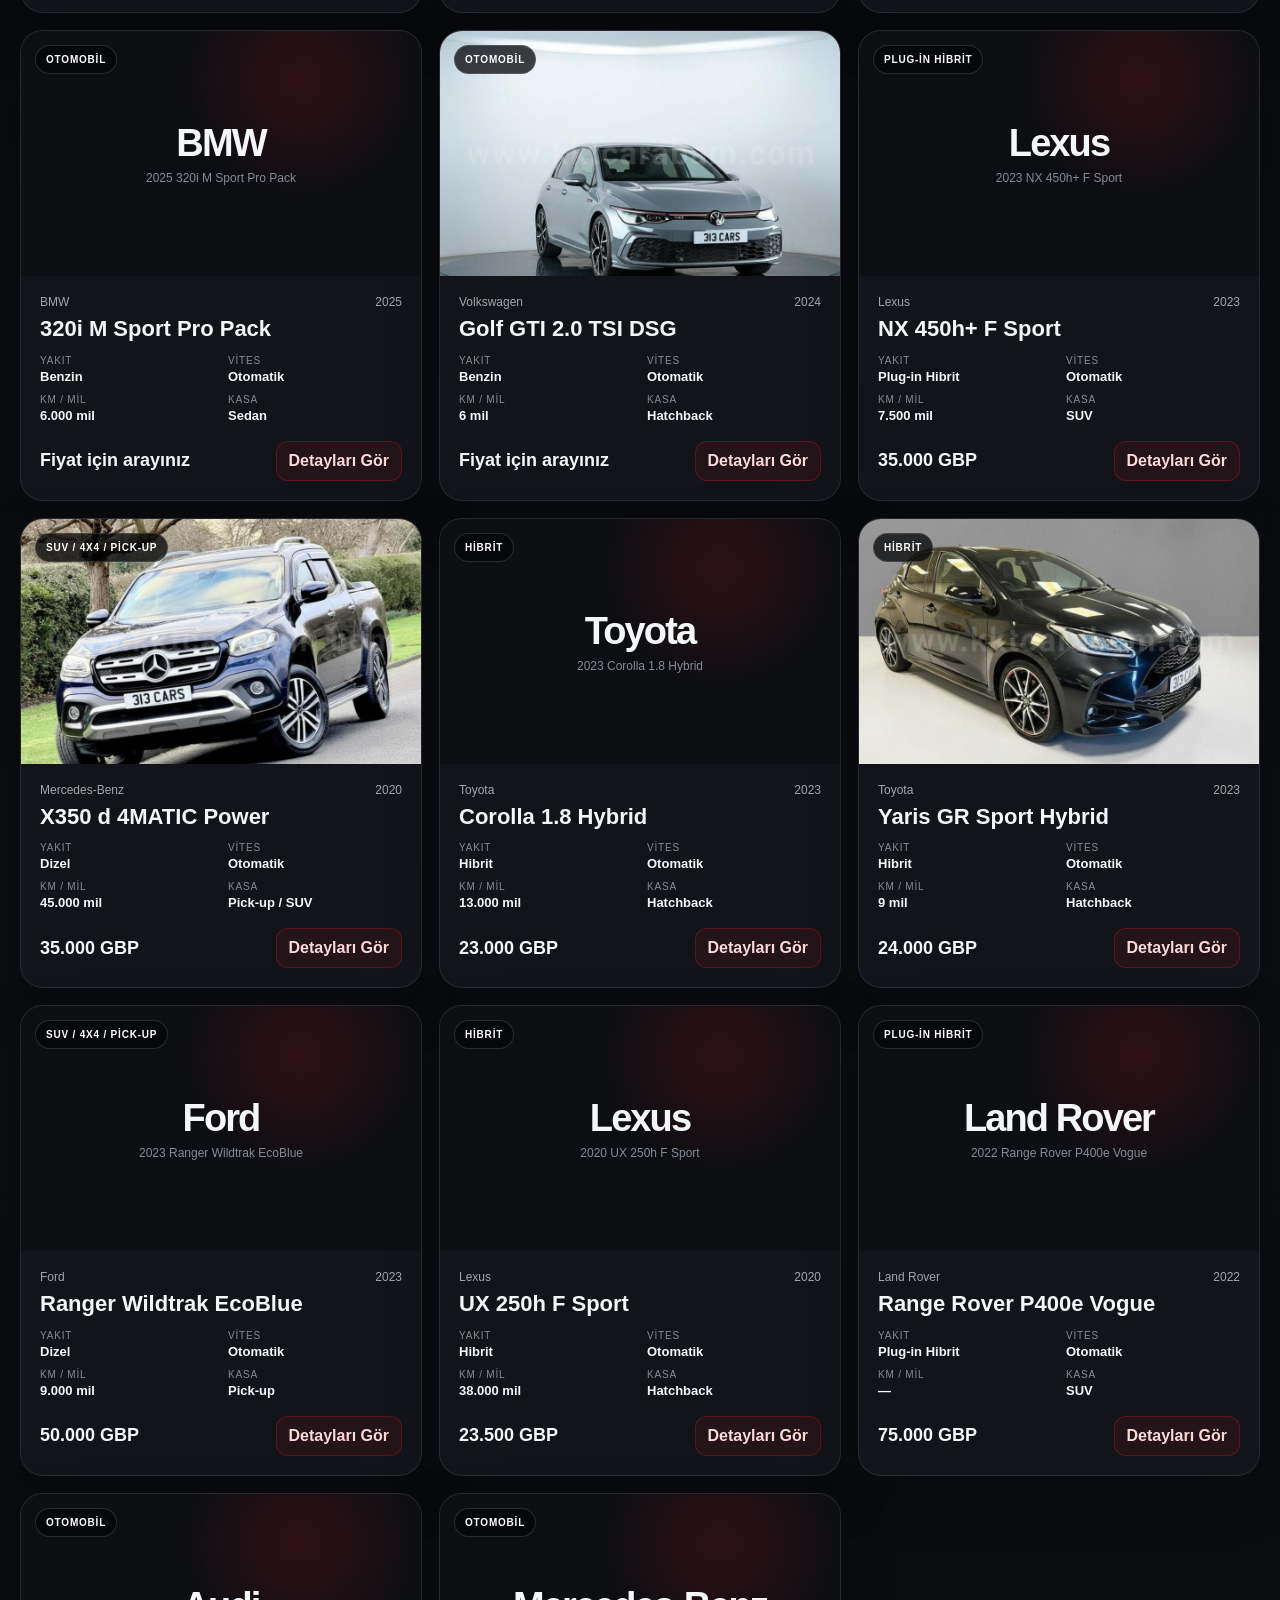
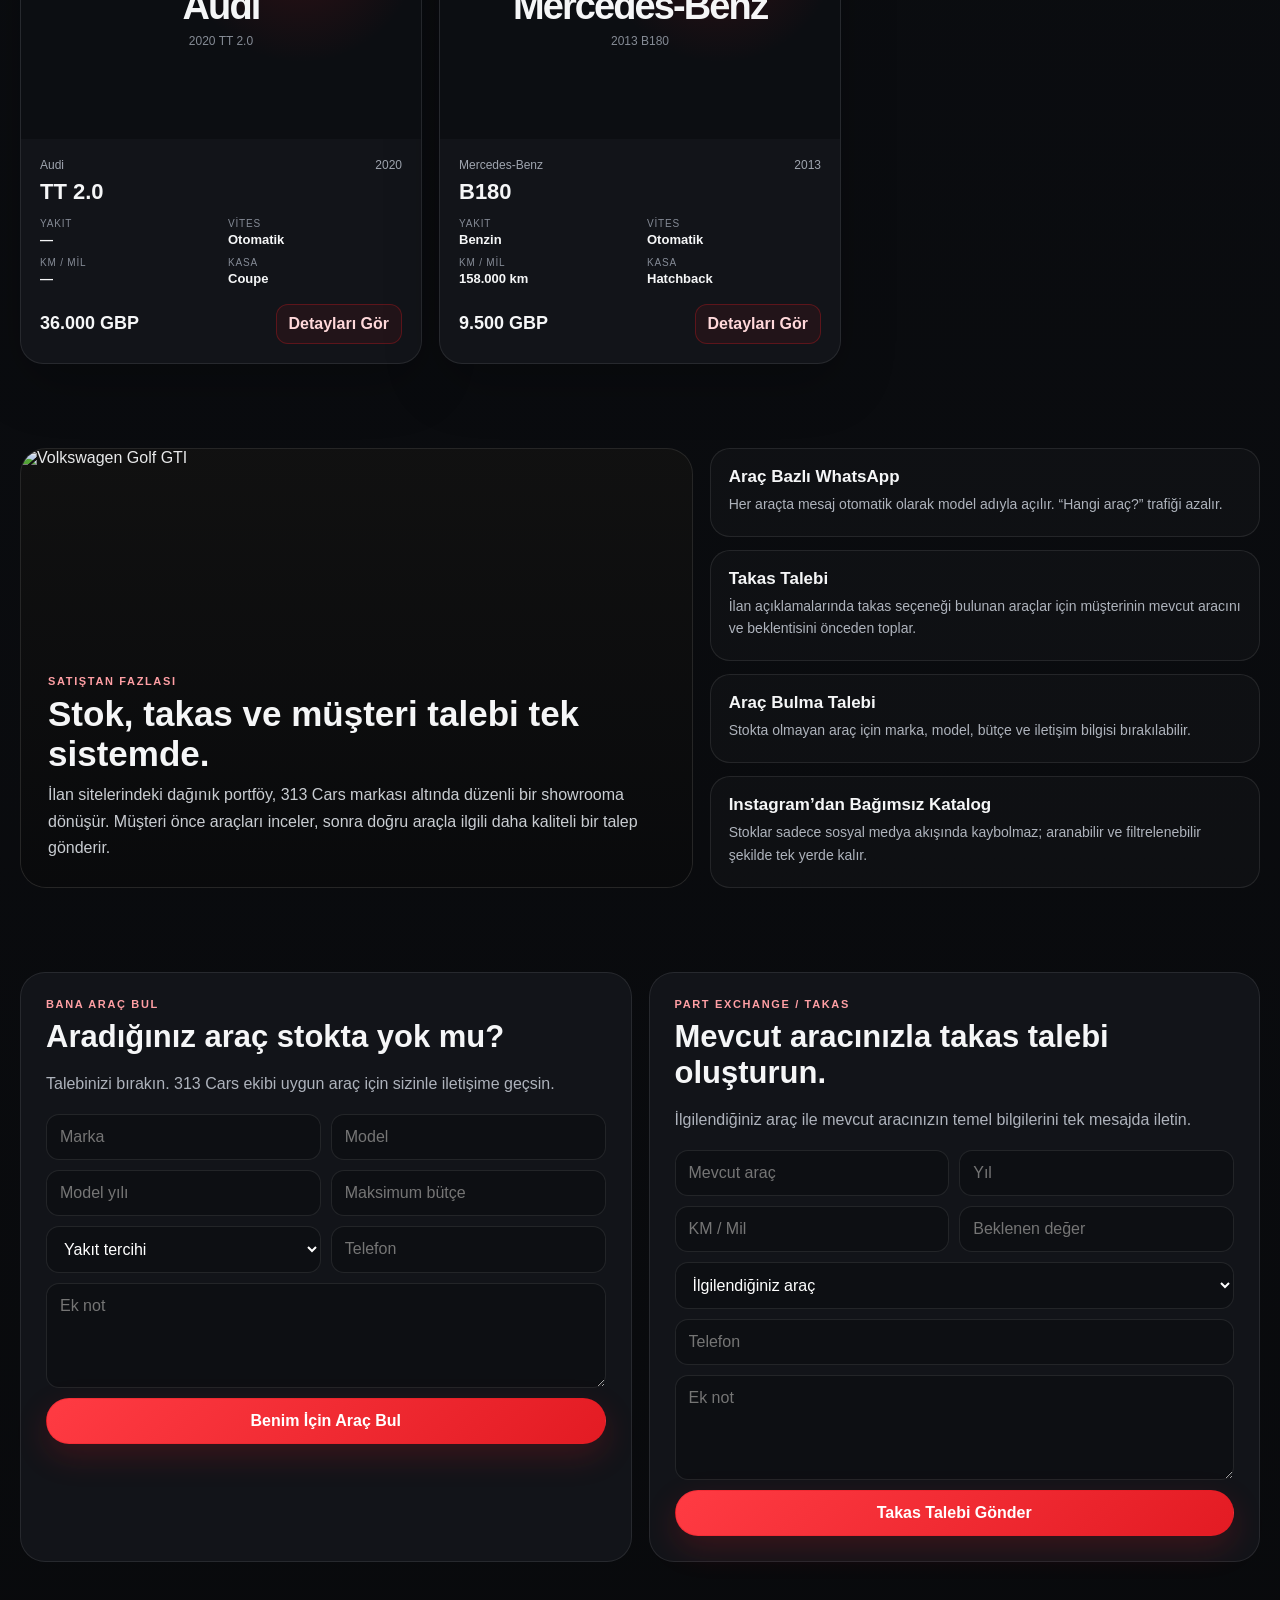
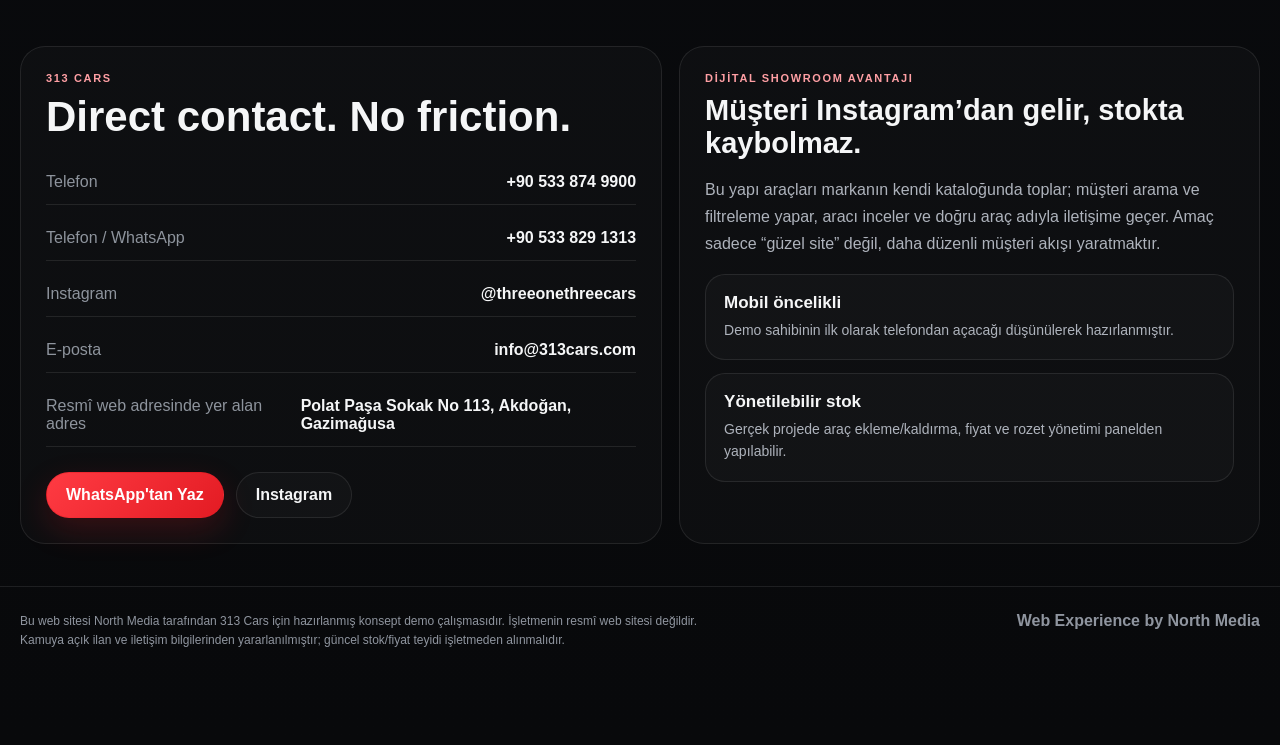
==== commit 2c85d8b7: "Localize verified 313 Cars photos" ====
--- a/313cars/index.html
+++ b/313cars/index.html
@@ -3,7 +3,7 @@
 <head>
 <meta charset="utf-8">
 <meta name="viewport" content="width=device-width,initial-scale=1">
-<title>313 Cars | Premium Vehicle Collection</title>
+<title>313 Cars | Premium Vehicle Collection</title><!-- 313 images localized -->
 <meta name="description" content="313 Cars için North Media tarafından hazırlanmış konsept dijital showroom demosu.">
 <meta property="og:title" content="313 Cars | Premium Vehicle Collection">
 <meta property="og:description" content="Luxury, Sports, Prestige, SUV, 4x4, Vans, Trucks & Parts.">
@@ -29,15 +29,15 @@
 <script>
 const imgs={golf23:'https://www.kktcarabam.com/uploads/images/2025/07/10/19/272eaa5a-c3d5-4a44-8a5d-924a58b2b206-686ff187594ac-900_675.jpg',yaris:'https://www.kktcarabam.com/uploads/images/2026/04/19/00/f35785ba-c174-4c7b-bb4b-4e97ede8a007-69e3f4bdaef3d-900_675.jpg',gti:'https://www.kktcarabam.com/uploads/images/2026/04/19/01/858e9d98-cc6c-44b5-844b-a7b30ada1a07-69e3ff306c9d1-900_675.jpg',x350:'https://www.kktcarabam.com/uploads/images/2026/04/19/00/242faad4-7bc3-49b7-9584-8e9a8d817c50-69e3fa9d01107-900_675.jpg'};
 const cars=[
-{id:'golf23',brand:'Volkswagen',title:'Golf 1.5 eTSI R-Line',year:'2023',price:'Fiyat için arayınız',cat:'Otomobil',fuel:'Benzin',trans:'Otomatik',km:'4.000 mil',body:'Hatchback',color:'Siyah',engine:'1498 cc',img:imgs.golf23,desc:'1.5 eTSI R-Line, DSG, servis bakımlı ve garanti kapsamında olarak listelenmiş.'},
-{id:'navara',brand:'Nissan',title:'Navara 2.3 DCI Tekna NP300',year:'2016',price:'Fiyat için arayınız',cat:'SUV / 4x4 / Pick-up',fuel:'Dizel',trans:'Otomatik',km:'91.500 mil',body:'Pick-up',color:'Gümüş',engine:'2298 cc',desc:'Tekna DCI NP300 Biturbo; servis bakımlı, garanti kapsamında ve sigara içilmemiş olarak listelenmiş.'},
+{id:'golf23',brand:'Volkswagen',title:'Golf 1.5 eTSI R-Line',year:'2023',price:'Fiyat için arayınız',cat:'Otomobil',fuel:'Benzin',trans:'Otomatik',km:'4.000 mil',body:'Hatchback',color:'Siyah',engine:'1498 cc',img:'assets/golf23.jpg',desc:'1.5 eTSI R-Line, DSG, servis bakımlı ve garanti kapsamında olarak listelenmiş.'},
+{id:'navara',brand:'Nissan',title:'Navara 2.3 DCI Tekna NP300',year:'2016',price:'Fiyat için arayınız',cat:'SUV / 4x4 / Pick-up',fuel:'Dizel',trans:'Otomatik',km:'91.500 mil',body:'Pick-up',color:'Gümüş',engine:'2298 cc',img:'assets/navara.jpg',desc:'Tekna DCI NP300 Biturbo; servis bakımlı, garanti kapsamında ve sigara içilmemiş olarak listelenmiş.'},
 {id:'xc40',brand:'Volvo',title:'XC40 B4 MHEV AWD',year:'2022',price:'35.000 GBP',cat:'SUV / 4x4 / Pick-up',fuel:'Hibrit',trans:'Otomatik',km:'4.000 mil',body:'SUV',color:'Silver',engine:'2000 cc / 194 hp',desc:'B4 MHEV AWD; hibrit, düşük kilometreli ve takaslanabilir olarak listelenmiş.'},
 {id:'bmw320',brand:'BMW',title:'320i M Sport Pro Pack',year:'2025',price:'Fiyat için arayınız',cat:'Otomobil',fuel:'Benzin',trans:'Otomatik',km:'6.000 mil',body:'Sedan',color:'Kırmızı',engine:'1998 cc',desc:'M Sport Pro Pack; 360 kamera, elektrikli koltuklar ve BMW dashcam gibi ekipmanlarla listelenmiş.'},
-{id:'gti',brand:'Volkswagen',title:'Golf GTI 2.0 TSI DSG',year:'2024',price:'Fiyat için arayınız',cat:'Otomobil',fuel:'Benzin',trans:'Otomatik',km:'6 mil',body:'Hatchback',color:'Atlas Grisi',engine:'1984 cc',img:imgs.gti,desc:'GTI TSI DSG; çok düşük mil ve yüksek donanım seviyesiyle listelenmiş.'},
+{id:'gti',brand:'Volkswagen',title:'Golf GTI 2.0 TSI DSG',year:'2024',price:'Fiyat için arayınız',cat:'Otomobil',fuel:'Benzin',trans:'Otomatik',km:'6 mil',body:'Hatchback',color:'Atlas Grisi',engine:'1984 cc',img:'assets/gti.jpg',desc:'GTI TSI DSG; çok düşük mil ve yüksek donanım seviyesiyle listelenmiş.'},
 {id:'lexusnx',brand:'Lexus',title:'NX 450h+ F Sport',year:'2023',price:'35.000 GBP',cat:'SUV / 4x4 / Pick-up',fuel:'Plug-in Hibrit',trans:'Otomatik',km:'7.500 mil',body:'SUV',color:'Siyah',engine:'2500 cc',desc:'NX 450h+ F Sport E-CVT 4WD; siyah dış, kırmızı deri iç mekân ve takas seçeneğiyle listelenmiş.'},
-{id:'x350',brand:'Mercedes-Benz',title:'X350 d 4MATIC Power',year:'2020',price:'35.000 GBP',cat:'SUV / 4x4 / Pick-up',fuel:'Dizel',trans:'Otomatik',km:'45.000 mil',body:'Pick-up / SUV',color:'Koyu Mavi',engine:'2987 cc',img:imgs.x350,desc:'X350 d 4MATIC Power; dizel ve servis bakımlı olarak listelenmiş.'},
+{id:'x350',brand:'Mercedes-Benz',title:'X350 d 4MATIC Power',year:'2020',price:'35.000 GBP',cat:'SUV / 4x4 / Pick-up',fuel:'Dizel',trans:'Otomatik',km:'45.000 mil',body:'Pick-up / SUV',color:'Koyu Mavi',engine:'2987 cc',img:'assets/x350.jpg',desc:'X350 d 4MATIC Power; dizel ve servis bakımlı olarak listelenmiş.'},
 {id:'corolla',brand:'Toyota',title:'Corolla 1.8 Hybrid',year:'2023',price:'23.000 GBP',cat:'Otomobil',fuel:'Hibrit',trans:'Otomatik',km:'13.000 mil',body:'Hatchback',color:'Siyah',engine:'1800 cc',desc:'1.8 VVT CVT H-ICON; hibrit, servis bakımlı ve garanti kapsamında olarak listelenmiş.'},
-{id:'yaris',brand:'Toyota',title:'Yaris GR Sport Hybrid',year:'2023',price:'24.000 GBP',cat:'Otomobil',fuel:'Hibrit',trans:'Otomatik',km:'9 mil',body:'Hatchback',color:'Siyah',engine:'1490 cc',img:imgs.yaris,desc:'GR Sport original paket; VVT-H E-CVT hibrit ve çok düşük mil ile listelenmiş.'},
+{id:'yaris',brand:'Toyota',title:'Yaris GR Sport Hybrid',year:'2023',price:'24.000 GBP',cat:'Otomobil',fuel:'Hibrit',trans:'Otomatik',km:'9 mil',body:'Hatchback',color:'Siyah',engine:'1490 cc',img:'assets/yaris.jpg',desc:'GR Sport original paket; VVT-H E-CVT hibrit ve çok düşük mil ile listelenmiş.'},
 {id:'ranger',brand:'Ford',title:'Ranger Wildtrak EcoBlue',year:'2023',price:'50.000 GBP',cat:'SUV / 4x4 / Pick-up',fuel:'Dizel',trans:'Otomatik',km:'9.000 mil',body:'Pick-up',color:'Çelik Grisi',engine:'1996 cc / 202 hp',desc:'Ranger Wildtrak EcoBlue; düşük kilometre, servis bakımlı ve garanti kapsamında olarak listelenmiş.'},
 {id:'lexusux',brand:'Lexus',title:'UX 250h F Sport',year:'2020',price:'23.500 GBP',cat:'Otomobil',fuel:'Hibrit',trans:'Otomatik',km:'38.000 mil',body:'Hatchback',color:'Siyah',engine:'2.0 / 181 hp',desc:'UX 250h F Sport VVT-i; hibrit ve yüksek donanım seviyesinde listelenmiş.'},
 {id:'range',brand:'Land Rover',title:'Range Rover P400e Vogue',year:'2022',price:'75.000 GBP',cat:'SUV / 4x4 / Pick-up',fuel:'Plug-in Hibrit',trans:'Otomatik',km:'—',body:'SUV',color:'—',engine:'—',desc:'313 Cars güncel ilan profilinde P400e Vogue olarak yer alıyor.'},
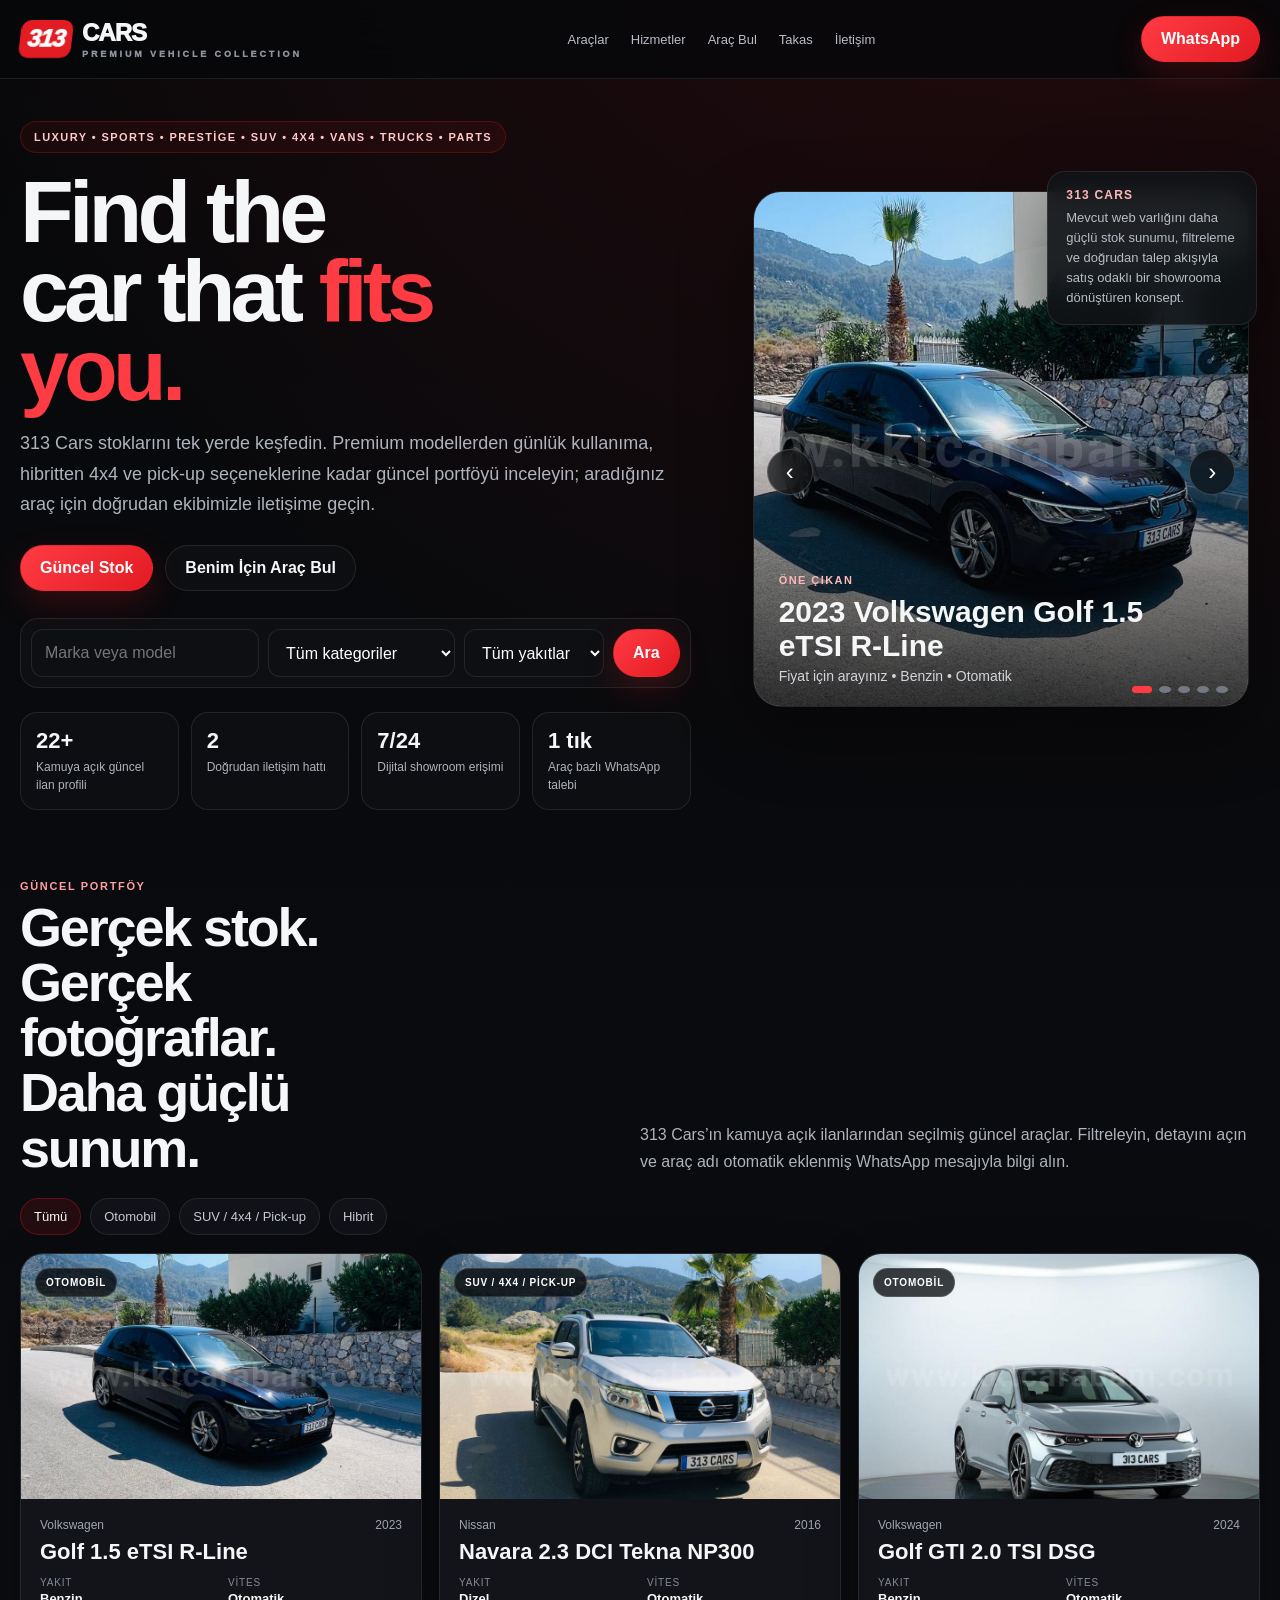
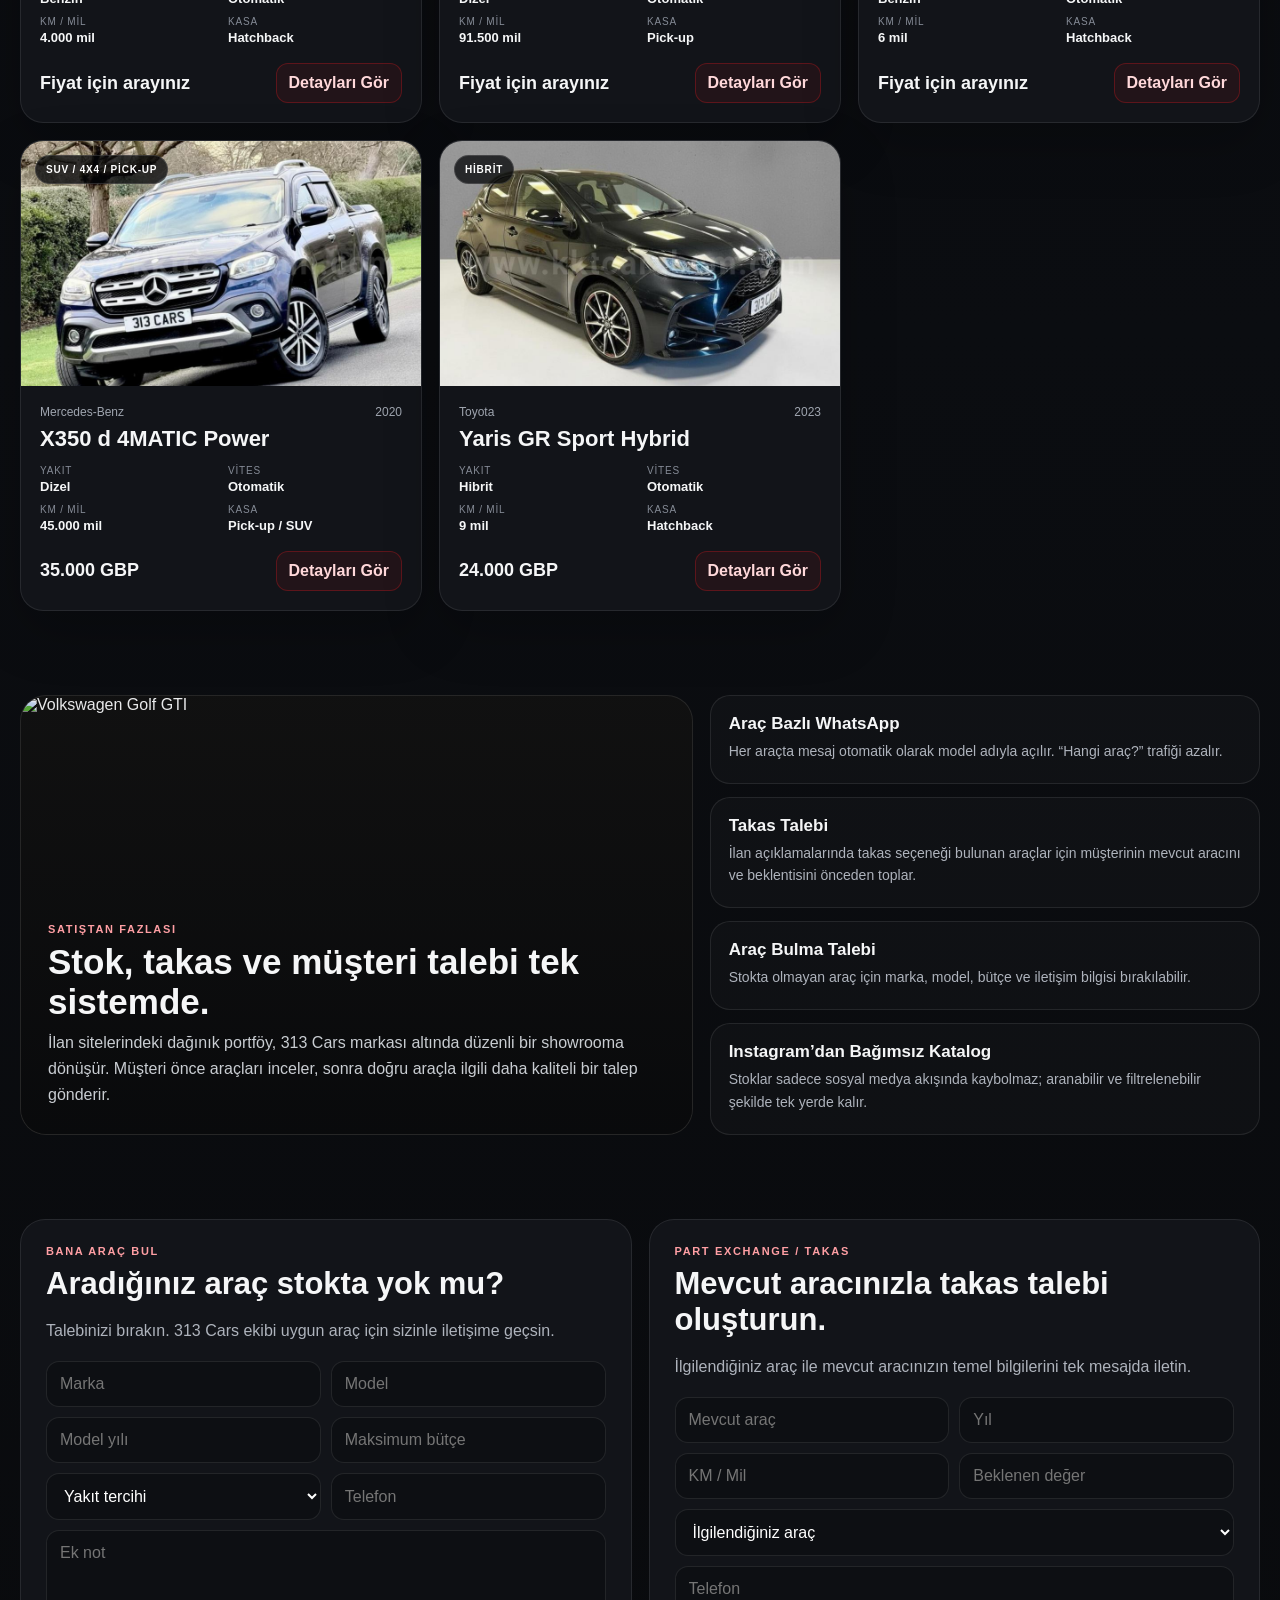
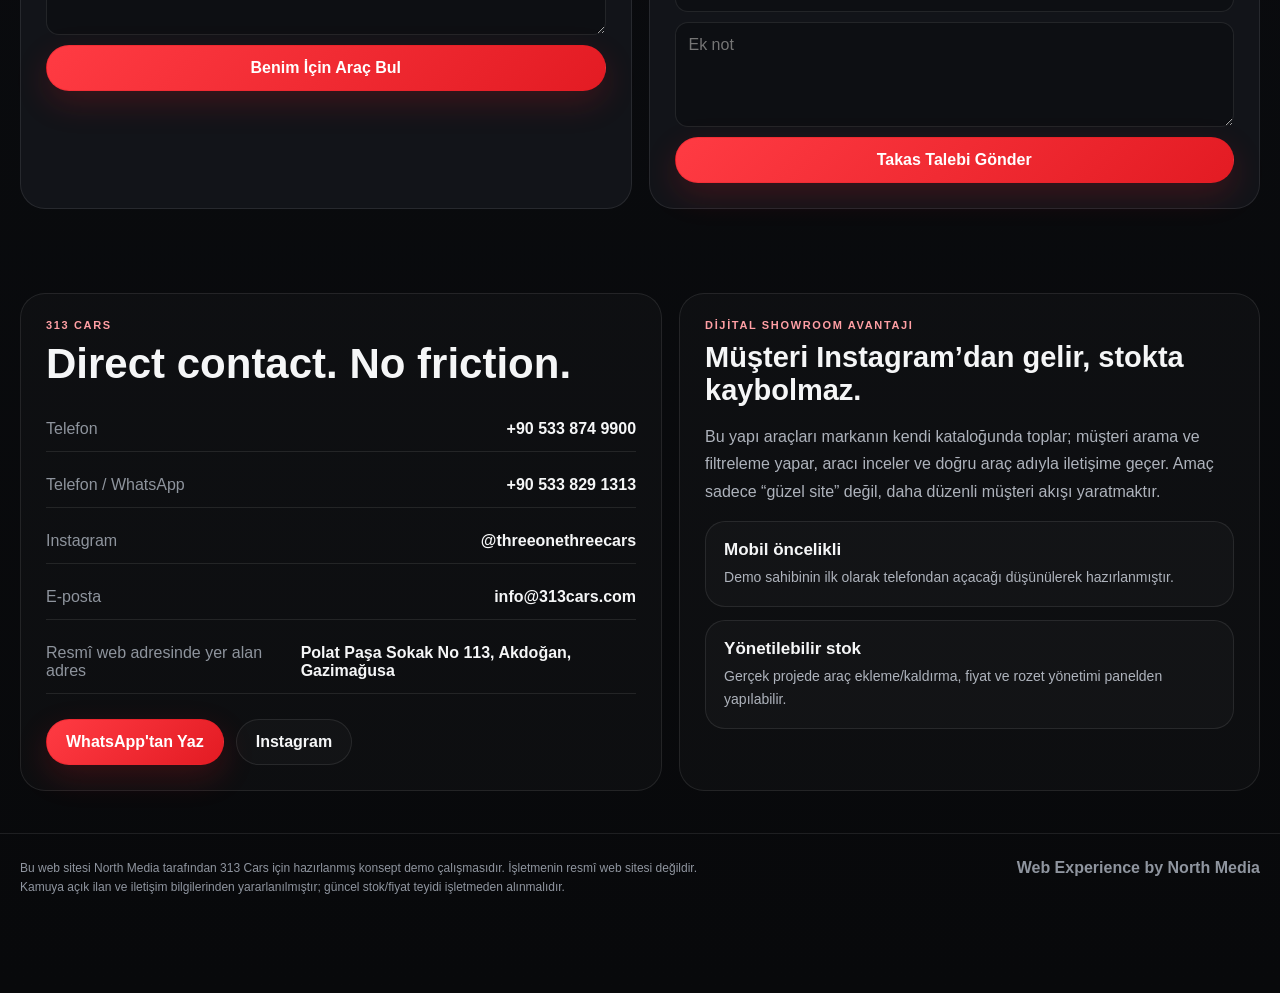
==== commit d8eff48f: "Show verified-photo vehicles in 313 Cars portfolio" ====
--- a/313cars/index.html
+++ b/313cars/index.html
@@ -18,7 +18,7 @@
 <header class="nav"><div class="wrap navin"><a class="logo" href="#top"><span class="logo313">313</span><span>CARS<small>PREMIUM VEHICLE COLLECTION</small></span></a><nav class="links"><a href="#stok">Araçlar</a><a href="#hizmet">Hizmetler</a><a href="#bul">Araç Bul</a><a href="#takas">Takas</a><a href="#iletisim">İletişim</a></nav><a class="btn" href="https://wa.me/905338291313" target="_blank">WhatsApp</a></div></header>
 <main id="top">
 <section class="hero"><div class="wrap heroGrid"><div><span class="ey">Luxury • Sports • Prestige • SUV • 4x4 • Vans • Trucks • Parts</span><h1>Find the car that <span>fits you.</span></h1><p class="lead">313 Cars stoklarını tek yerde keşfedin. Premium modellerden günlük kullanıma, hibritten 4x4 ve pick-up seçeneklerine kadar güncel portföyü inceleyin; aradığınız araç için doğrudan ekibimizle iletişime geçin.</p><div class="actions"><a class="btn" href="#stok">Güncel Stok</a><a class="ghost" href="#bul">Benim İçin Araç Bul</a></div><div class="heroSearch"><input id="heroQ" placeholder="Marka veya model"><select id="heroCat"><option value="">Tüm kategoriler</option><option>Otomobil</option><option>SUV / 4x4 / Pick-up</option></select><select id="heroFuel"><option value="">Tüm yakıtlar</option><option>Benzin</option><option>Dizel</option><option>Hibrit</option><option>Plug-in Hibrit</option></select><button class="btn" onclick="heroSearch()">Ara</button></div><div class="stats"><div class="stat"><b>22+</b><span>Kamuya açık güncel ilan profili</span></div><div class="stat"><b>2</b><span>Doğrudan iletişim hattı</span></div><div class="stat"><b>7/24</b><span>Dijital showroom erişimi</span></div><div class="stat"><b>1 tık</b><span>Araç bazlı WhatsApp talebi</span></div></div></div><div class="visual"><div class="mainVisual"><img id="heroImg" alt="313 Cars öne çıkan araç"><button class="arrow prev" onclick="slide(-1)">‹</button><button class="arrow next" onclick="slide(1)">›</button><div class="vinfo"><span class="tag" id="heroTag">Öne Çıkan</span><h3 id="heroTitle"></h3><p id="heroMeta"></p></div><div class="dots" id="dots"></div></div><div class="sideCard"><b>313 Cars</b><span>Mevcut web varlığını daha güçlü stok sunumu, filtreleme ve doğrudan talep akışıyla satış odaklı bir showrooma dönüştüren konsept.</span></div></div></div></section>
-<section class="sec" id="stok"><div class="wrap"><div class="head"><div><div class="k">Güncel Portföy</div><h2>Gerçek stok. Daha güçlü sunum.</h2></div><p>313 Cars’ın kamuya açık ilanlarından seçilmiş güncel araçlar. Filtreleyin, detayını açın ve araç adı otomatik eklenmiş WhatsApp mesajıyla bilgi alın.</p></div><div class="pillrow" id="pills"><button class="pill active" data-f="all">Tümü</button><button class="pill" data-f="Otomobil">Otomobil</button><button class="pill" data-f="SUV / 4x4 / Pick-up">SUV / 4x4 / Pick-up</button><button class="pill" data-f="Hibrit">Hibrit</button></div><div class="stock" id="stock"></div></div></section>
+<section class="sec" id="stok"><div class="wrap"><div class="head"><div><div class="k">Güncel Portföy</div><h2>Gerçek stok. Gerçek fotoğraflar. Daha güçlü sunum.</h2></div><p>313 Cars’ın kamuya açık ilanlarından seçilmiş güncel araçlar. Filtreleyin, detayını açın ve araç adı otomatik eklenmiş WhatsApp mesajıyla bilgi alın.</p></div><div class="pillrow" id="pills"><button class="pill active" data-f="all">Tümü</button><button class="pill" data-f="Otomobil">Otomobil</button><button class="pill" data-f="SUV / 4x4 / Pick-up">SUV / 4x4 / Pick-up</button><button class="pill" data-f="Hibrit">Hibrit</button></div><div class="stock" id="stock"></div></div></section>
 <section class="sec" id="hizmet"><div class="wrap services"><article class="feature"><img src="https://www.kktcarabam.com/uploads/images/2026/04/19/01/858e9d98-cc6c-44b5-844b-a7b30ada1a07-69e3ff306c9d1-900_675.jpg" alt="Volkswagen Golf GTI"><div class="featureText"><div class="k">Satıştan fazlası</div><h3>Stok, takas ve müşteri talebi tek sistemde.</h3><p>İlan sitelerindeki dağınık portföy, 313 Cars markası altında düzenli bir showrooma dönüşür. Müşteri önce araçları inceler, sonra doğru araçla ilgili daha kaliteli bir talep gönderir.</p></div></article><div class="serviceStack"><div class="service"><b>Araç Bazlı WhatsApp</b><p>Her araçta mesaj otomatik olarak model adıyla açılır. “Hangi araç?” trafiği azalır.</p></div><div class="service"><b>Takas Talebi</b><p>İlan açıklamalarında takas seçeneği bulunan araçlar için müşterinin mevcut aracını ve beklentisini önceden toplar.</p></div><div class="service"><b>Araç Bulma Talebi</b><p>Stokta olmayan araç için marka, model, bütçe ve iletişim bilgisi bırakılabilir.</p></div><div class="service"><b>Instagram’dan Bağımsız Katalog</b><p>Stoklar sadece sosyal medya akışında kaybolmaz; aranabilir ve filtrelenebilir şekilde tek yerde kalır.</p></div></div></div></section>
 <section class="sec" id="bul"><div class="wrap leadGrid"><div class="leadCard"><div class="k">Bana Araç Bul</div><h3>Aradığınız araç stokta yok mu?</h3><p>Talebinizi bırakın. 313 Cars ekibi uygun araç için sizinle iletişime geçsin.</p><form class="form" onsubmit="leadWhatsApp(event,'find')"><input id="fbrand" placeholder="Marka" required><input id="fmodel" placeholder="Model"><input id="fyear" placeholder="Model yılı"><input id="fbudget" placeholder="Maksimum bütçe"><select id="ffuel"><option>Yakıt tercihi</option><option>Benzin</option><option>Dizel</option><option>Hibrit</option><option>Plug-in Hibrit</option></select><input id="fphone" placeholder="Telefon" required><textarea class="full" id="fnote" placeholder="Ek not"></textarea><button class="btn full" type="submit">Benim İçin Araç Bul</button></form></div><div class="leadCard" id="takas"><div class="k">Part Exchange / Takas</div><h3>Mevcut aracınızla takas talebi oluşturun.</h3><p>İlgilendiğiniz araç ile mevcut aracınızın temel bilgilerini tek mesajda iletin.</p><form class="form" onsubmit="leadWhatsApp(event,'trade')"><input id="tcar" placeholder="Mevcut araç" required><input id="tyear" placeholder="Yıl"><input id="tkm" placeholder="KM / Mil"><input id="tvalue" placeholder="Beklenen değer"><select class="full" id="twant"><option value="">İlgilendiğiniz araç</option></select><input class="full" id="tphone" placeholder="Telefon" required><textarea class="full" id="tnote" placeholder="Ek not"></textarea><button class="btn full" type="submit">Takas Talebi Gönder</button></form></div></div></section>
 <section class="sec" id="iletisim"><div class="wrap contact"><div class="contactCard"><div class="k">313 Cars</div><h2 style="font-size:42px;margin:9px 0 0">Direct contact. No friction.</h2><div class="contactList"><div class="contactItem"><span>Telefon</span><b>+90 533 874 9900</b></div><div class="contactItem"><span>Telefon / WhatsApp</span><b>+90 533 829 1313</b></div><div class="contactItem"><span>Instagram</span><b>@threeonethreecars</b></div><div class="contactItem"><span>E-posta</span><b>info@313cars.com</b></div><div class="contactItem"><span>Resmî web adresinde yer alan adres</span><b>Polat Paşa Sokak No 113, Akdoğan, Gazimağusa</b></div></div><div class="actions"><a class="btn" target="_blank" href="https://wa.me/905338291313">WhatsApp'tan Yaz</a><a class="ghost" target="_blank" href="https://www.instagram.com/threeonethreecars">Instagram</a></div></div><div class="contactCard"><div class="k">Dijital showroom avantajı</div><h3 style="font-size:29px;margin:10px 0">Müşteri Instagram’dan gelir, stokta kaybolmaz.</h3><p style="color:var(--muted);line-height:1.7">Bu yapı araçları markanın kendi kataloğunda toplar; müşteri arama ve filtreleme yapar, aracı inceler ve doğru araç adıyla iletişime geçer. Amaç sadece “güzel site” değil, daha düzenli müşteri akışı yaratmaktır.</p><div class="serviceStack" style="margin-top:16px"><div class="service"><b>Mobil öncelikli</b><p>Demo sahibinin ilk olarak telefondan açacağı düşünülerek hazırlanmıştır.</p></div><div class="service"><b>Yönetilebilir stok</b><p>Gerçek projede araç ekleme/kaldırma, fiyat ve rozet yönetimi panelden yapılabilir.</p></div></div></div></div></section>
@@ -50,9 +50,9 @@
 function fallback(c){return `<div class="fallback"><div><strong>${c.brand}</strong><span>${c.year} ${c.title}</span></div></div>`}
 let filter='all';
 function card(c){return `<article class="car"><div class="carimg">${c.img?`<img src="${c.img}" alt="${c.year} ${c.brand} ${c.title}">`:fallback(c)}<span class="badge">${c.fuel==='Hibrit'||c.fuel==='Plug-in Hibrit'?c.fuel:c.cat}</span></div><div class="carbody"><div class="topmeta"><span>${c.brand}</span><span>${c.year}</span></div><h3>${c.title}</h3><div class="specs"><div><span>Yakıt</span><b>${c.fuel}</b></div><div><span>Vites</span><b>${c.trans}</b></div><div><span>KM / Mil</span><b>${c.km}</b></div><div><span>Kasa</span><b>${c.body}</b></div></div><div class="carfoot"><div class="price">${c.price}</div><button class="mini" onclick="openModal('${c.id}')">Detayları Gör</button></div></div></article>`}
-function render(){let list=cars;if(filter==='Hibrit')list=cars.filter(c=>c.fuel.includes('Hibrit'));else if(filter!=='all')list=cars.filter(c=>c.cat===filter);stock.innerHTML=list.map(card).join('')}
+function render(){let list=cars.filter(c=>c.img);if(filter==='Hibrit')list=list.filter(c=>c.fuel.includes('Hibrit'));else if(filter!=='all')list=list.filter(c=>c.cat===filter);stock.innerHTML=list.map(card).join('')}
 render();document.querySelectorAll('.pill').forEach(p=>p.onclick=()=>{document.querySelectorAll('.pill').forEach(x=>x.classList.remove('active'));p.classList.add('active');filter=p.dataset.f;render()});
-function heroSearch(){const q=heroQ.value.toLowerCase(),cat=heroCat.value,fuel=heroFuel.value;const list=cars.filter(c=>(!q||(`${c.brand} ${c.title}`).toLowerCase().includes(q))&&(!cat||c.cat===cat)&&(!fuel||c.fuel===fuel));stock.innerHTML=list.map(card).join('');document.querySelector('#stok').scrollIntoView({behavior:'smooth'})}
+function heroSearch(){const q=heroQ.value.toLowerCase(),cat=heroCat.value,fuel=heroFuel.value;const list=cars.filter(c=>c.img&&(!q||(`${c.brand} ${c.title}`).toLowerCase().includes(q))&&(!cat||c.cat===cat)&&(!fuel||c.fuel===fuel));stock.innerHTML=list.map(card).join('');document.querySelector('#stok').scrollIntoView({behavior:'smooth'})}
 function openModal(id){const c=cars.find(x=>x.id===id);if(!c)return;mTitle.textContent=`${c.year} ${c.brand} ${c.title}`;mDesc.textContent=c.desc;modalMedia.innerHTML=c.img?`<img src="${c.img}" alt="${c.title}">`:fallback(c);mGrid.innerHTML=[['Fiyat',c.price],['Yıl',c.year],['Yakıt',c.fuel],['Vites',c.trans],['KM / Mil',c.km],['Kasa',c.body],['Renk',c.color],['Motor',c.engine]].map(x=>`<div><span>${x[0]}</span><b>${x[1]}</b></div>`).join('');const msg=encodeURIComponent(`Merhaba, web sitenizde bulunan ${c.year} ${c.brand} ${c.title} hakkında bilgi almak istiyorum.`);mWa.href=`https://wa.me/905338291313?text=${msg}`;modal.classList.add('open')}
 function closeModal(){modal.classList.remove('open')}modal.addEventListener('click',e=>{if(e.target===modal)closeModal()});
 const twant=document.getElementById('twant');cars.forEach(c=>twant.insertAdjacentHTML('beforeend',`<option>${c.year} ${c.brand} ${c.title}</option>`));
